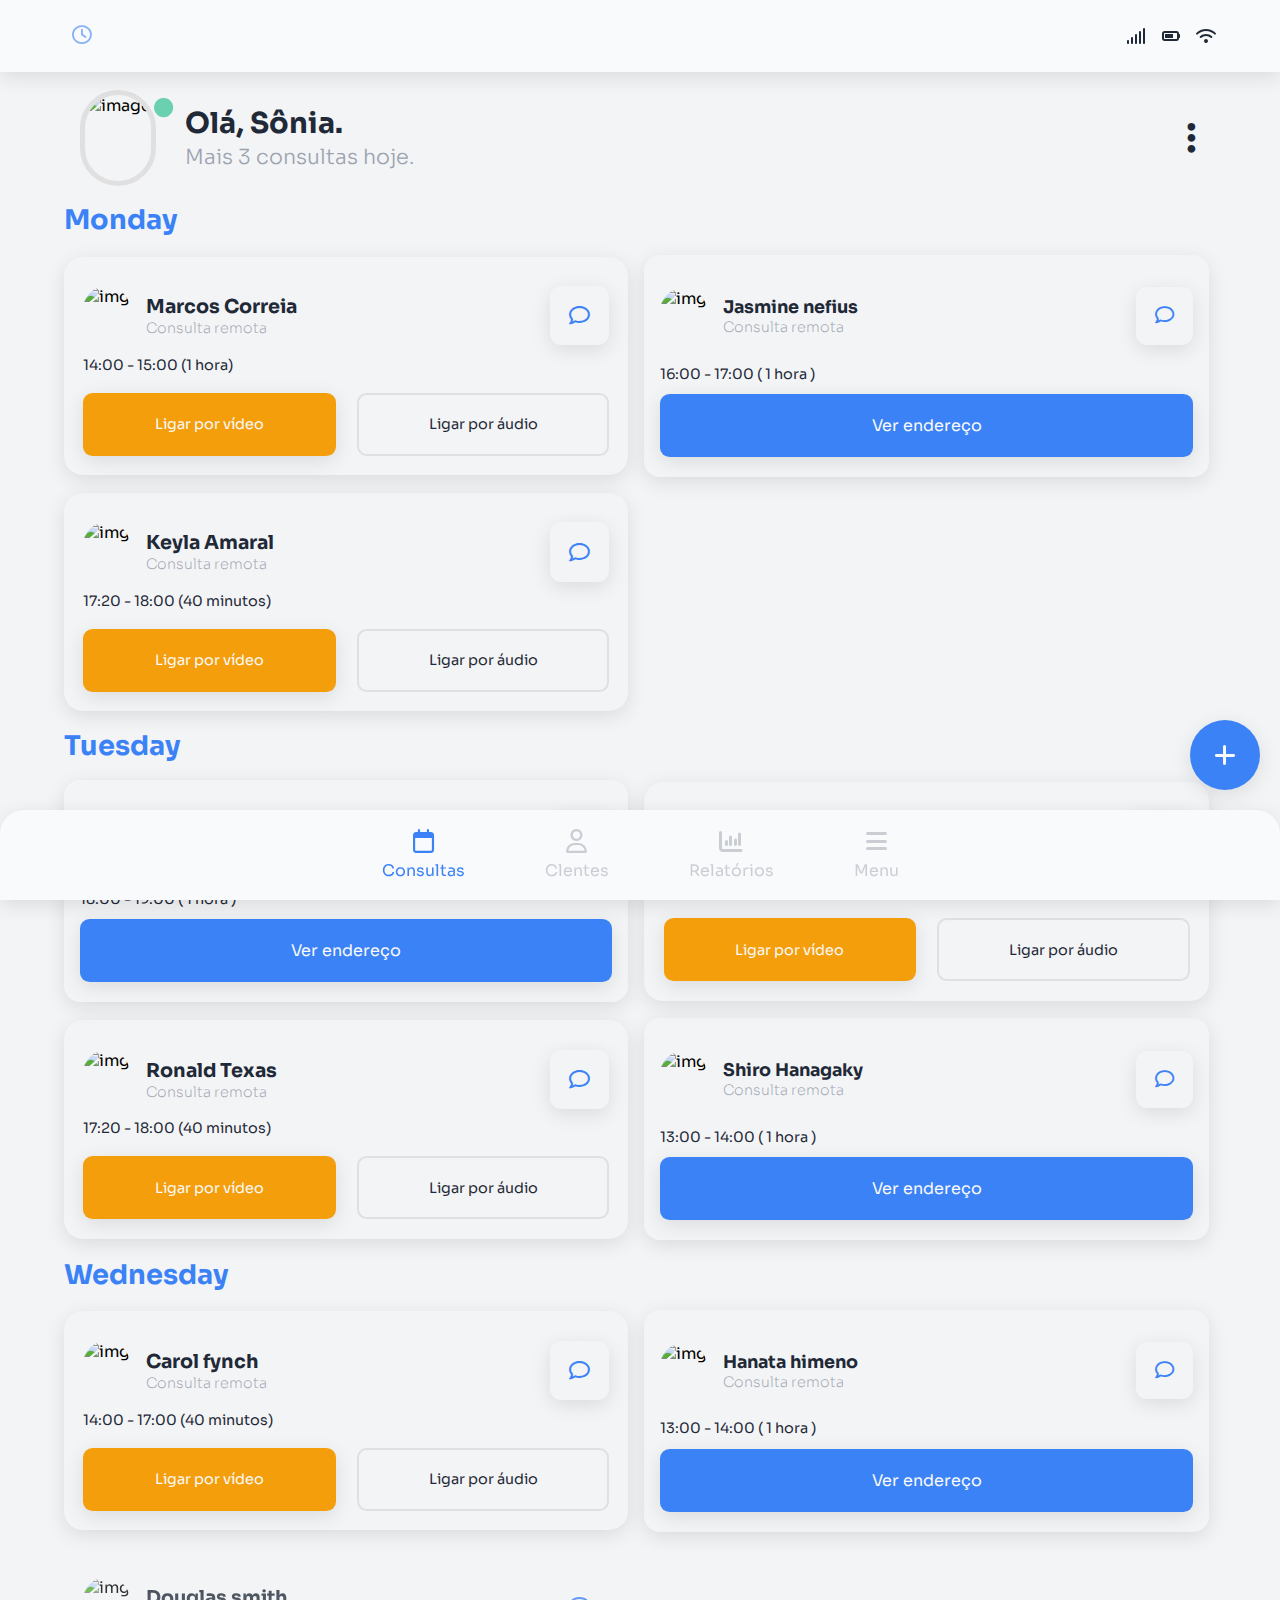
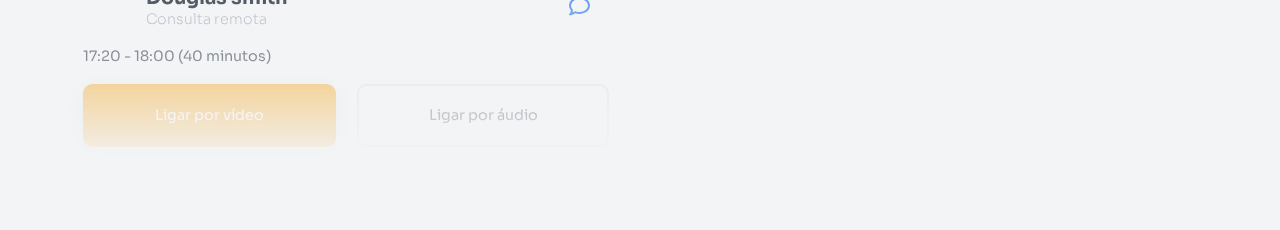
==== index.html @ 9202101a "Add files via upload" ====
<!DOCTYPE html>
<html lang="en">
    <head>
        <meta charset="UTF-8">
        <meta name="viewport" content="width=device-width, initial-scale=1.0">
        <title>Person Health Clinic</title>
        <link rel="stylesheet" href="resource/css/style.css">
        <!-- import icon -->
        <link rel="stylesheet"
            href="https://cdnjs.cloudflare.com/ajax/libs/font-awesome/6.2.0/css/all.min.css" />
    </head>
    <body>

        <!-- header -->
        <header id="header">
            <div class="head_hour">
                <div id="clock"></div>
                <i class="fa-regular fa-clock"></i>
            </div>

            <div class="head_status">
                <i class="fa-solid fa-signal"></i>
                <i class="fa-solid fa-battery-three-quarters"></i>
                <i class="fa-solid fa-wifi"></i>
            </div>

        </header>

        <main>
            <section id="main_container">
                <span class="adress_overlay"></span>

                <div class="adress_modal">
                    <h2>Adress <i class="fa-solid fa-location-dot"></i></h2>
                    <div class="modal_content">
                        <p>Street: <br><span>REESE</span></p>
                        <p>Number: <br><span>253 S</span></p>
                        <p>City: <br><span>BATTLE MOUNTAIN</span></p>
                        <p>Postal Code: <br><span>89820-2033</span></p>
                    </div>

                    <div class="buttons">
                        <button class="close_btn">
                            Close
                            <i class="fa-solid fa-arrow-right-to-bracket"></i>
                        </button>
                    </div>
                </div>

                <article id="doctor">
                    <img src="resource/img/doctor.svg" alt="image">
                    <i class="fa-solid fa-circle status"></i>
                    <div class="header_content">
                        <h1>Olá, Sônia.</h1>
                        <p>Mais 3 consultas hoje.</p>
                    </div>

                    <i class="fa-solid fa-ellipsis-vertical menu"></i>
                </article>

                <h2 class="title">Monday</h2>

                <section class="week_content">
                    <article class="person">
                        <div class="person_header">
                            <div class="box">
                                <img src="resource/img/person_01.svg" alt="img">
                                <div class="box_content">
                                    <h4>Marcos Correia</h4>
                                    <p>Consulta remota</p>
                                </div>
                            </div>

                            <div class="box">
                                <i class="fa-regular fa-comment"></i>
                            </div>
                        </div>

                        <div class="person_button">
                            <p>14:00 - 15:00 (1 hora)</p>
                            <div class="box">
                                <button class="btn">
                                    Ligar por vídeo
                                </button>
                                <button class="btn">
                                    Ligar por áudio
                                </button>
                            </div>

                        </div>
                    </article>

                    <article class="person_adress">
                        <div class="person_header">
                            <div class="box">
                                <img src="resource/img/person_02.svg" alt="img">
                                <div class="box_content">
                                    <h4>Jasmine nefius</h4>
                                    <p>Consulta remota</p>
                                </div>
                            </div>

                            <div class="box">
                                <i class="fa-regular fa-comment"></i>
                            </div>
                        </div>

                        <div class="person_button">
                            <p>16:00 - 17:00 ( 1 hora )</p>
                            <button class="adress_btn">
                                Ver endereço
                            </button>
                        </div>
                    </article>

                    <article class="person">
                        <div class="person_header">
                            <div class="box">
                                <img src="resource/img/person_03.svg" alt="img">
                                <div class="box_content">
                                    <h4>Keyla Amaral</h4>
                                    <p>Consulta remota</p>
                                </div>
                            </div>

                            <div class="box">
                                <i class="fa-regular fa-comment"></i>
                            </div>
                        </div>

                        <div class="person_button">
                            <p>17:20 - 18:00 (40 minutos)</p>
                            <div class="box">
                                <button class="btn">
                                    Ligar por vídeo
                                </button>
                                <button class="btn">
                                    Ligar por áudio
                                </button>
                            </div>

                        </div>
                    </article>
                </section>

                <h2 class="title">Tuesday</h2>

                <section class="week_content">
                    <article class="person_adress">
                        <div class="person_header">
                            <div class="box">
                                <img src="resource/img/person_04.svg" alt="img">
                                <div class="box_content">
                                    <h4>Carla Morrow</h4>
                                    <p>Consulta remota</p>
                                </div>
                            </div>

                            <div class="box">
                                <i class="fa-regular fa-comment"></i>
                            </div>
                        </div>

                        <div class="person_button">
                            <p>18:00 - 19:00 ( 1 hora )</p>
                            <button class="adress_btn">
                                Ver endereço
                            </button>
                        </div>
                    </article>

                    <article class="person">
                        <div class="person_header">
                            <div class="box">
                                <img src="resource/img/person_01.svg" alt="img">
                                <div class="box_content">
                                    <h4>James kitler</h4>
                                    <p>Consulta remota</p>
                                </div>
                            </div>

                            <div class="box">
                                <i class="fa-regular fa-comment"></i>
                            </div>
                        </div>

                        <div class="person_button">
                            <p>14:00 - 17:00 (40 minutos)</p>
                            <div class="box">
                                <button class="btn">
                                    Ligar por vídeo
                                </button>
                                <button class="btn">
                                    Ligar por áudio
                                </button>
                            </div>

                        </div>
                    </article>

                    <article class="person">
                        <div class="person_header">
                            <div class="box">
                                <img src="resource/img/person_01.svg" alt="img">
                                <div class="box_content">
                                    <h4>Ronald Texas</h4>
                                    <p>Consulta remota</p>
                                </div>
                            </div>

                            <div class="box">
                                <i class="fa-regular fa-comment"></i>
                            </div>
                        </div>

                        <div class="person_button">
                            <p>17:20 - 18:00 (40 minutos)</p>
                            <div class="box">
                                <button class="btn">
                                    Ligar por vídeo
                                </button>
                                <button class="btn">
                                    Ligar por áudio
                                </button>
                            </div>

                        </div>
                    </article>

                    <article class="person_adress">
                        <div class="person_header">
                            <div class="box">
                                <img src="resource/img/person_02.svg" alt="img">
                                <div class="box_content">
                                    <h4>Shiro Hanagaky</h4>
                                    <p>Consulta remota</p>
                                </div>
                            </div>

                            <div class="box">
                                <i class="fa-regular fa-comment"></i>
                            </div>
                        </div>

                        <div class="person_button">
                            <p>13:00 - 14:00 ( 1 hora )</p>
                            <button class="adress_btn">
                                Ver endereço
                            </button>
                        </div>
                    </article>
                </section>

                <h2 class="title">Wednesday</h2>

                <section class="week_content">
                    <article class="person">
                        <div class="person_header">
                            <div class="box">
                                <img src="resource/img/person_03.svg" alt="img">
                                <div class="box_content">
                                    <h4>Carol fynch</h4>
                                    <p>Consulta remota</p>
                                </div>
                            </div>

                            <div class="box">
                                <i class="fa-regular fa-comment"></i>
                            </div>
                        </div>

                        <div class="person_button">
                            <p>14:00 - 17:00 (40 minutos)</p>
                            <div class="box">
                                <button class="btn">
                                    Ligar por vídeo
                                </button>
                                <button class="btn">
                                    Ligar por áudio
                                </button>
                            </div>

                        </div>
                    </article>

                    <article class="person_adress">
                        <div class="person_header">
                            <div class="box">
                                <img src="resource/img/person_02.svg" alt="img">
                                <div class="box_content">
                                    <h4>Hanata himeno</h4>
                                    <p>Consulta remota</p>
                                </div>
                            </div>

                            <div class="box">
                                <i class="fa-regular fa-comment"></i>
                            </div>
                        </div>

                        <div class="person_button">
                            <p>13:00 - 14:00 ( 1 hora )</p>
                            <button class="adress_btn">
                                Ver endereço
                            </button>
                        </div>
                    </article>

                    <article class="person last">
                        <div class="person_header">
                            <div class="box">
                                <img src="resource/img/person_01.svg" alt="img">
                                <div class="box_content">
                                    <h4>Douglas smith</h4>
                                    <p>Consulta remota</p>
                                </div>
                            </div>

                            <div class="box">
                                <i class="fa-regular fa-comment"></i>
                            </div>
                        </div>

                        <div class="person_button">
                            <p>17:20 - 18:00 (40 minutos)</p>
                            <div class="box">
                                <button class="btn">
                                    Ligar por vídeo
                                </button>
                                <button class="btn">
                                    Ligar por áudio
                                </button>
                            </div>

                        </div>
                    </article>
                </section>

            </section>

            <footer id="footer_container">
                <a href="#doctor" class="box">
                    <i class="fa-regular fa-calendar"></i>
                    <p>Consultas</p>
                </a>
                <a href="#" class="box">
                    <i class="fa-regular fa-user"></i>
                    <p>Clentes</p>
                </a>
                <a href="#" class="box">
                    <i class="fa-solid fa-chart-column"></i>
                    <p>Relatórios</p>
                </a>
                <a href="#" class="box">
                    <i class="fa-solid fa-bars"></i>
                    <p>Menu</p>
                </a>

                <button class="footer_tooltip" id="tool_tip">
                    <i class="fa-solid fa-plus"></i>
                </button>

            </footer>

            <!-- import scroll reveal -->
            <script src="https://unpkg.com/scrollreveal"></script>
            <!-- import js -->
            <script src="resource/js/script.js"></script>
        </body>
    </html>
---- resource/css/style.css ----
@import url("https://fonts.googleapis.com/css2?family=Sora:wght@200;500;700;800&display=swap");
* {
  margin: 0;
  padding: 0;
  box-sizing: border-box;
  font-family: "Sora", sans-serif;
  -webkit-user-select: none;
     -moz-user-select: none;
          user-select: none;
}

html {
  scroll-behavior: smooth;
  scroll-padding-top: 100px;
}

body {
  background-color: #F3F4F6;
  overflow-x: hidden;
}

#header {
  background-color: #F9FAFB;
  display: flex;
  justify-content: space-between;
  align-items: center;
  flex-direction: row;
  width: 100%;
  height: 8vh;
  padding: 0 5%;
  z-index: 2;
  position: fixed;
  box-shadow: rgba(0, 0, 0, 0.1) 0 5px 20px;
}
#header .head_hour {
  display: flex;
  justify-content: flex-start;
  align-items: center;
  flex-direction: row;
  height: 100%;
  gap: 0.5rem;
  color: #1F2937;
}
#header .head_status {
  display: flex;
  justify-content: flex-end;
  align-items: center;
  flex-direction: row;
  height: 100%;
  gap: 0.7rem;
  color: #1F2937;
}

#main_container {
  display: flex;
  justify-content: flex-start;
  align-items: flex-start;
  flex-direction: column;
  gap: 1rem;
  padding: 9% 5% 5% 5%;
  z-index: 2;
}
#main_container .title {
  color: #3B82F6;
  font-size: 1.2rem;
  opacity: 1;
}
#main_container #doctor {
  display: flex;
  justify-content: flex-start;
  align-items: center;
  flex-direction: row;
  width: 100%;
  height: 6rem;
  gap: 1.2rem;
  padding: 1rem;
  position: relative;
}
#main_container #doctor img {
  border-radius: 6rem;
  height: 4.5rem;
  border: 5px solid #e0e0e0;
}
#main_container #doctor .header_content {
  display: flex;
  justify-content: center;
  align-items: flex-start;
  flex-direction: column;
  gap: 0.2rem;
}
#main_container #doctor .header_content h1 {
  font-size: 1.4rem;
  color: #1F2937;
}
#main_container #doctor .header_content p {
  font-size: 1rem;
  color: #9CA3AF;
  font-weight: 200;
}
#main_container #doctor .status {
  position: absolute;
  top: 10px;
  left: 78px;
  font-size: 1.1rem;
  color: #10B981;
  opacity: 0.4;
}
#main_container #doctor .menu {
  position: absolute;
  right: 20px;
  font-size: 1.6rem;
  color: #1F2937;
  cursor: pointer;
}
#main_container .person {
  display: flex;
  justify-content: flex-start;
  align-items: center;
  flex-direction: column;
  width: 100%;
  box-shadow: rgba(0, 0, 0, 0.1) 0 5px 20px;
  padding: 1rem;
  border-radius: 1rem;
}
#main_container .person .person_header {
  display: flex;
  justify-content: center;
  align-items: center;
  flex-direction: row;
  width: 100%;
}
#main_container .person .person_header .box:nth-child(1) {
  display: flex;
  justify-content: flex-start;
  align-items: center;
  flex-direction: row;
  width: 80%;
  height: 90px;
  gap: 1rem;
}
#main_container .person .person_header .box:nth-child(1) img {
  border-radius: 6rem;
  height: 3.5rem;
}
#main_container .person .person_header .box:nth-child(1) h4 {
  font-size: 1.1rem;
  color: #1F2937;
}
#main_container .person .person_header .box:nth-child(1) p {
  font-size: 0.9rem;
  color: #9CA3AF;
  font-weight: 200;
}
#main_container .person .person_header .box:nth-child(2) {
  display: flex;
  justify-content: center;
  align-items: center;
  flex-direction: row;
  width: 20%;
  height: 90px;
}
#main_container .person .person_header .box:nth-child(2) i {
  box-shadow: rgba(0, 0, 0, 0.1) 0 5px 20px;
  font-size: 1.2rem;
  color: #3B82F6;
  border-radius: 1rem;
  padding: 1rem;
}
#main_container .person .person_button {
  display: flex;
  justify-content: center;
  align-items: flex-start;
  flex-direction: column;
  width: 100%;
  height: 100px;
}
#main_container .person .person_button p {
  color: #1F2937;
  height: 5%;
  font-size: 0.9rem;
}
#main_container .person .person_button .box {
  display: flex;
  justify-content: space-between;
  align-items: flex-end;
  flex-direction: row;
  width: 100%;
  height: 95%;
}
#main_container .person .person_button .box .btn:nth-child(1) {
  background-color: #F59E0B;
  box-shadow: rgba(0, 0, 0, 0.1) 0 5px 20px;
  border: none;
  width: 48%;
  height: 63px;
  font-size: 0.9rem;
  color: #F9FAFB;
  border-radius: 0.6rem;
  cursor: pointer;
}
#main_container .person .person_button .box .btn:nth-child(1):hover {
  background-color: #9CA3AF;
  transition: 0.3s ease-in-out;
}
#main_container .person .person_button .box .btn:nth-child(2) {
  background-color: transparent;
  border: 2px solid #e0e0e0;
  width: 48%;
  height: 63px;
  font-size: 0.9rem;
  color: #1F2937;
  border-radius: 0.6rem;
  cursor: pointer;
}
#main_container .person .person_button .box .btn:nth-child(2):hover {
  border: 2px solid #3B82F6;
  color: #3B82F6;
  transition: 0.3s ease-in-out;
}
#main_container .person_adress {
  display: flex;
  justify-content: flex-start;
  align-items: center;
  flex-direction: column;
  width: 100%;
  box-shadow: rgba(0, 0, 0, 0.1) 0 5px 20px;
  padding: 1rem;
  border-radius: 1rem;
}
#main_container .person_adress .person_header {
  display: flex;
  justify-content: center;
  align-items: center;
  flex-direction: row;
  width: 100%;
}
#main_container .person_adress .person_header .box:nth-child(1) {
  display: flex;
  justify-content: flex-start;
  align-items: center;
  flex-direction: row;
  width: 80%;
  height: 90px;
  gap: 1rem;
}
#main_container .person_adress .person_header .box:nth-child(1) img {
  border-radius: 6rem;
  height: 3.5rem;
}
#main_container .person_adress .person_header .box:nth-child(1) h4 {
  font-size: 1.1rem;
  color: #1F2937;
}
#main_container .person_adress .person_header .box:nth-child(1) p {
  font-size: 0.9rem;
  color: #9CA3AF;
  font-weight: 200;
}
#main_container .person_adress .person_header .box:nth-child(2) {
  display: flex;
  justify-content: center;
  align-items: center;
  flex-direction: row;
  width: 20%;
  height: 90px;
}
#main_container .person_adress .person_header .box:nth-child(2) i {
  box-shadow: rgba(0, 0, 0, 0.1) 0 5px 20px;
  font-size: 1.2rem;
  color: #3B82F6;
  border-radius: 6rem;
  padding: 1rem;
}
#main_container .person_adress .person_button {
  display: flex;
  justify-content: center;
  align-items: flex-start;
  flex-direction: column;
  width: 100%;
  height: 100px;
  gap: 0.7rem;
}
#main_container .person_adress .person_button p {
  color: #1F2937;
  font-size: 0.9rem;
}
#main_container .person_adress .person_button .adress_btn {
  background-color: #3B82F6;
  box-shadow: rgba(0, 0, 0, 0.1) 0 5px 20px;
  border: none;
  width: 100%;
  height: 63px;
  font-size: 1rem;
  color: #F9FAFB;
  border-radius: 0.6rem;
  cursor: pointer;
}
#main_container .person_adress .person_button .adress_btn:hover {
  background-color: #9CA3AF;
  transition: 0.3s ease-in-out;
}
#main_container .adress_modal,
#main_container .adress_modal {
  position: fixed;
  left: 50%;
  top: 50%;
  transform: translate(-50%, -50%);
  z-index: 5;
}
#main_container.active .adress_overlay {
  opacity: 1;
  pointer-events: auto;
}
#main_container.active .adress_modal {
  opacity: 1;
  pointer-events: auto;
  transform: translate(-50%, -50%) scale(1);
}
#main_container .adress_overlay {
  position: fixed;
  top: 0;
  left: 0;
  width: 100%;
  height: 100vh;
  background: rgba(0, 0, 0, 0.7);
  opacity: 0;
  pointer-events: none;
  z-index: 3;
  -webkit-backdrop-filter: blur(2.5px);
          backdrop-filter: blur(2.5px);
}
#main_container .adress_modal {
  background-color: #F9FAFB;
  display: flex;
  justify-content: flex-end;
  align-items: center;
  flex-direction: column;
  position: fixed;
  top: 50%;
  left: 50%;
  max-width: 310px;
  width: 90%;
  height: 350px;
  padding: 2rem 1.5rem;
  border-radius: 1.5rem;
  opacity: 0;
  gap: 4rem;
  transition: all 0.3s ease;
  transform: translate(-50%, -50%) scale(1.2);
  z-index: 5;
  pointer-events: none;
}
#main_container .adress_modal h2 {
  display: flex;
  justify-content: center;
  align-items: center;
  flex-direction: row;
  position: absolute;
  gap: 0.7rem;
  top: 2rem;
  font-size: 2rem;
  font-weight: 800;
  color: #1F2937;
}
#main_container .adress_modal h2 i {
  color: #3B82F6;
  font-size: 1.7rem;
  opacity: 0.6;
}
#main_container .adress_modal .modal_content {
  display: flex;
  justify-content: center;
  align-items: flex-start;
  flex-direction: column;
  gap: 0.7rem;
  width: 100%;
  padding: 0 0 0 1.3rem;
}
#main_container .adress_modal .modal_content p {
  text-align: start;
  font-size: 1rem;
  color: #1F2937;
  opacity: 0.7;
}
#main_container .adress_modal .modal_content p span {
  color: #3B82F6;
  font-weight: 600;
}
#main_container .adress_modal .buttons {
  display: flex;
  justify-content: center;
  align-items: center;
  flex-direction: row;
  width: 100%;
  text-align: center;
}
#main_container .adress_modal .buttons .close_btn {
  display: flex;
  justify-content: center;
  align-items: center;
  flex-direction: row;
  font-size: 0.8rem;
  font-weight: 400;
  color: #F9FAFB;
  padding: 1rem 3.3rem;
  border: none;
  background: #3B82F6;
  border-radius: 0.8rem;
  text-transform: uppercase;
  cursor: pointer;
}
#main_container .adress_modal .buttons .close_btn i {
  font-size: 1.2rem;
  margin: 0 0 0 1rem;
}
#main_container .adress_modal .buttons .close_btn:hover {
  background-color: #9CA3AF;
}
#main_container .last {
  -webkit-mask-image: linear-gradient(to bottom, rgb(0, 0, 0), rgba(0, 0, 0, 0));
          mask-image: linear-gradient(to bottom, rgb(0, 0, 0), rgba(0, 0, 0, 0));
}
#main_container .last .person_header .box:nth-child(2) i {
  box-shadow: none;
}

#footer_container {
  display: flex;
  justify-content: center;
  align-items: center;
  flex-direction: row;
  background-color: #F9FAFB;
  box-shadow: rgba(0, 0, 0, 0.1) 0 5px 20px;
  width: 100%;
  height: 80px;
  position: fixed;
  bottom: 0;
  gap: 1.5rem;
  border-radius: 1.2rem 1.2rem 0 0;
  text-align: center;
  z-index: 3;
}
#footer_container .box:nth-child(1) {
  color: #3B82F6;
  cursor: pointer;
  text-decoration: none;
}
#footer_container .box:nth-child(1) i {
  font-size: 1.2rem;
}
#footer_container .box:nth-child(1) p {
  font-size: 0.9rem;
  font-weight: 400;
  margin: 0.3rem 0 0 0;
}
#footer_container .box:nth-child(2) {
  color: #9CA3AF;
  cursor: pointer;
  text-decoration: none;
}
#footer_container .box:nth-child(2) i {
  font-size: 1.2rem;
  opacity: 0.5;
}
#footer_container .box:nth-child(2) p {
  font-size: 0.9rem;
  font-weight: 400;
  margin: 0.3rem 0 0 0;
}
#footer_container .box:nth-child(2):hover {
  color: #3B82F6;
  transition: 0.4s ease-in-out;
}
#footer_container .box:nth-child(2):hover i {
  opacity: 1;
}
#footer_container .box:nth-child(3) {
  color: #9CA3AF;
  cursor: pointer;
  text-decoration: none;
}
#footer_container .box:nth-child(3) i {
  font-size: 1.2rem;
  opacity: 0.5;
}
#footer_container .box:nth-child(3) p {
  font-size: 0.9rem;
  font-weight: 400;
  margin: 0.3rem 0 0 0;
}
#footer_container .box:nth-child(3):hover {
  color: #3B82F6;
  transition: 0.4s ease-in-out;
}
#footer_container .box:nth-child(3):hover i {
  opacity: 1;
}
#footer_container .box:nth-child(4) {
  color: #9CA3AF;
  cursor: pointer;
  text-decoration: none;
}
#footer_container .box:nth-child(4) i {
  font-size: 1.2rem;
  opacity: 0.5;
}
#footer_container .box:nth-child(4) p {
  font-size: 0.9rem;
  font-weight: 400;
  margin: 0.3rem 0 0 0;
}
#footer_container .box:nth-child(4):hover {
  color: #3B82F6;
  transition: 0.4s ease-in-out;
}
#footer_container .box:nth-child(4):hover i {
  opacity: 1;
}
#footer_container .footer_tooltip {
  background-color: #3B82F6;
  box-shadow: rgba(0, 0, 0, 0.1) 0 5px 20px;
  color: #F9FAFB;
  position: absolute;
  border: none;
  height: 60px;
  width: 60px;
  top: -85px;
  right: 15px;
  border-radius: 2rem;
  cursor: pointer;
  z-index: 4;
}
#footer_container .footer_tooltip i {
  font-size: 1.2rem;
}
#footer_container .footer_tooltip:hover {
  background-color: #9CA3AF;
  transition: 0.4s ease-in-out;
}

::-webkit-scrollbar {
  background-color: #e0e0e0;
  width: 10px;
}

::-webkit-scrollbar-thumb {
  background-color: #3B82F6;
  width: 10px;
  height: auto;
}

@media (min-width: 1200px) and (max-width: 1999px) {
  #header {
    display: flex;
    justify-content: space-between;
    align-items: center;
    flex-direction: row;
  }
  #header .head_hour {
    width: 50%;
  }
  #header .head_hour #clock {
    font-size: 1.2rem;
  }
  #header .head_hour .fa-clock {
    font-size: 1.2rem;
    color: #3B82F6;
    opacity: 0.6;
  }
  #header .head_status {
    display: flex;
    justify-content: flex-end;
    align-items: center;
    flex-direction: row;
    width: 50%;
    gap: 1rem;
  }
  #main_container {
    display: flex;
    justify-content: flex-start;
    align-items: flex-start;
    flex-direction: column;
    padding: 7% 5% 5% 5%;
    gap: 1.1rem;
    flex-wrap: wrap;
  }
  #main_container .title {
    font-size: 1.7rem;
  }
  #main_container #doctor {
    gap: 1.8rem;
  }
  #main_container #doctor img {
    height: 6rem;
  }
  #main_container #doctor .header_content h1 {
    font-size: 1.8rem;
  }
  #main_container #doctor .header_content p {
    font-size: 1.3rem;
    font-weight: 300;
  }
  #main_container #doctor .status {
    top: 9px;
    left: 90px;
    font-size: 1.2rem;
    opacity: 0.6;
  }
  #main_container #doctor .menu {
    font-size: 2.2rem;
  }
  #main_container .week_content {
    display: inline-flex;
    justify-content: flex-start;
    align-items: center;
    flex-direction: row;
    flex-wrap: wrap;
    gap: 1rem;
    width: 100%;
  }
  #main_container .week_content .person {
    max-width: 49%;
    padding: 1.2rem;
    border-radius: 1.2rem;
  }
  #main_container .week_content .person .person_header {
    display: flex;
    justify-content: center;
    align-items: center;
    flex-direction: row;
    width: 100%;
  }
  #main_container .week_content .person .person_header .box:nth-child(1) {
    display: flex;
    justify-content: flex-start;
    align-items: center;
    flex-direction: row;
    width: 75%;
    height: 80px;
  }
  #main_container .week_content .person .person_header .box:nth-child(1) img {
    height: 3.7rem;
  }
  #main_container .week_content .person .person_header .box:nth-child(1) h4 {
    font-size: 1.2rem;
  }
  #main_container .week_content .person .person_header .box:nth-child(2) {
    display: flex;
    justify-content: flex-end;
    align-items: center;
    flex-direction: row;
    width: 25%;
    height: 80px;
  }
  #main_container .week_content .person .person_header .box:nth-child(2) i {
    font-size: 1.3rem;
    border-radius: 0.7rem;
    padding: 1.2rem;
  }
  #main_container .week_content .person .person_button {
    display: flex;
    justify-content: center;
    align-items: flex-start;
    flex-direction: column;
    width: 100%;
    height: 100px;
  }
  #main_container .week_content .person .person_button p {
    color: #1F2937;
    height: 5%;
    font-size: 0.9rem;
  }
  #main_container .week_content .person .person_button .box {
    display: flex;
    justify-content: space-between;
    align-items: flex-end;
    flex-direction: row;
    width: 100%;
    height: 95%;
  }
  #main_container .week_content .person .person_button .box .btn:nth-child(1) {
    background-color: #F59E0B;
    box-shadow: rgba(0, 0, 0, 0.1) 0 5px 20px;
    border: none;
    width: 48%;
    height: 63px;
    font-size: 0.9rem;
    color: #F9FAFB;
    border-radius: 0.6rem;
    cursor: pointer;
  }
  #main_container .week_content .person .person_button .box .btn:nth-child(1):hover {
    background-color: #9CA3AF;
    transition: 0.3s ease-in-out;
  }
  #main_container .week_content .person .person_button .box .btn:nth-child(2) {
    background-color: transparent;
    border: 2px solid #e0e0e0;
    width: 48%;
    height: 63px;
    font-size: 0.9rem;
    color: #1F2937;
    border-radius: 0.6rem;
    cursor: pointer;
  }
  #main_container .week_content .person .person_button .box .btn:nth-child(2):hover {
    border: 2px solid #3B82F6;
    color: #3B82F6;
    transition: 0.3s ease-in-out;
  }
  #main_container .week_content .person_adress {
    display: flex;
    justify-content: flex-start;
    align-items: center;
    flex-direction: column;
    max-width: 49%;
    box-shadow: rgba(0, 0, 0, 0.1) 0 5px 20px;
    padding: 1rem;
    border-radius: 1rem;
  }
  #main_container .week_content .person_adress .person_header {
    display: flex;
    justify-content: center;
    align-items: center;
    flex-direction: row;
    width: 100%;
  }
  #main_container .week_content .person_adress .person_header .box:nth-child(1) {
    display: flex;
    justify-content: flex-start;
    align-items: center;
    flex-direction: row;
    width: 80%;
    height: 90px;
    gap: 1rem;
  }
  #main_container .week_content .person_adress .person_header .box:nth-child(1) img {
    border-radius: 6rem;
    height: 3.5rem;
  }
  #main_container .week_content .person_adress .person_header .box:nth-child(1) h4 {
    font-size: 1.1rem;
    color: #1F2937;
  }
  #main_container .week_content .person_adress .person_header .box:nth-child(1) p {
    font-size: 0.9rem;
    color: #9CA3AF;
    font-weight: 200;
  }
  #main_container .week_content .person_adress .person_header .box:nth-child(2) {
    display: flex;
    justify-content: flex-end;
    align-items: center;
    flex-direction: row;
    width: 20%;
    height: 90px;
  }
  #main_container .week_content .person_adress .person_header .box:nth-child(2) i {
    box-shadow: rgba(0, 0, 0, 0.1) 0 5px 20px;
    font-size: 1.2rem;
    color: #3B82F6;
    border-radius: 0.7rem;
    padding: 1.2rem;
  }
  #main_container .week_content .person_adress .person_button {
    display: flex;
    justify-content: center;
    align-items: flex-start;
    flex-direction: column;
    width: 100%;
    height: 100px;
    gap: 0.7rem;
  }
  #main_container .week_content .person_adress .person_button p {
    color: #1F2937;
    font-size: 0.9rem;
  }
  #main_container .week_content .person_adress .person_button .adress_btn {
    background-color: #3B82F6;
    box-shadow: rgba(0, 0, 0, 0.1) 0 5px 20px;
    border: none;
    width: 100%;
    height: 63px;
    font-size: 1rem;
    color: #F9FAFB;
    border-radius: 0.6rem;
    cursor: pointer;
  }
  #main_container .week_content .person_adress .person_button .adress_btn:hover {
    background-color: #9CA3AF;
    transition: 0.3s ease-in-out;
  }
  #main_container .adress_modal {
    max-width: 400px;
    height: 440px;
    gap: 3rem;
    transition: all 0.5s ease;
  }
  #main_container .adress_modal h2 {
    top: 1.5rem;
  }
  #main_container .adress_modal .modal_content {
    display: flex;
    justify-content: center;
    align-items: flex-start;
    flex-direction: column;
    gap: 0.8rem;
    padding: 0 0 0 3.5rem;
  }
  #main_container .adress_modal .buttons .close_btn {
    font-size: 1rem;
    padding: 1rem 4.5rem;
  }
  #footer_container {
    display: flex;
    justify-content: center;
    align-items: center;
    flex-direction: row;
    height: 90px;
    gap: 5rem;
    border-radius: 1.5rem 1.5rem 0 0;
  }
  #footer_container .box:nth-child(1) i {
    font-size: 1.5rem;
  }
  #footer_container .box:nth-child(1) p {
    font-size: 1rem;
  }
  #footer_container .box:nth-child(2) i {
    font-size: 1.5rem;
    opacity: 0.5;
  }
  #footer_container .box:nth-child(2) p {
    font-size: 1rem;
    opacity: 0.5;
  }
  #footer_container .box:nth-child(2):hover i,
  #footer_container .box:nth-child(2):hover p {
    opacity: 1;
  }
  #footer_container .box:nth-child(3) i {
    font-size: 1.5rem;
    opacity: 0.5;
  }
  #footer_container .box:nth-child(3) p {
    font-size: 1rem;
    opacity: 0.5;
  }
  #footer_container .box:nth-child(3):hover i,
  #footer_container .box:nth-child(3):hover p {
    opacity: 1;
  }
  #footer_container .box:nth-child(4) i {
    font-size: 1.5rem;
    opacity: 0.5;
  }
  #footer_container .box:nth-child(4) p {
    font-size: 1rem;
    opacity: 0.5;
  }
  #footer_container .box:nth-child(4):hover i,
  #footer_container .box:nth-child(4):hover p {
    opacity: 1;
  }
  #footer_container .footer_tooltip {
    height: 70px;
    width: 70px;
    top: -90px;
    right: 20px;
    border-radius: 3rem;
  }
  #footer_container .footer_tooltip i {
    font-size: 1.5rem;
  }
}
@media (min-width: 1000px) and (max-width: 1199px) {
  #header {
    display: flex;
    justify-content: space-between;
    align-items: center;
    flex-direction: row;
  }
  #header .head_hour {
    width: 50%;
  }
  #header .head_hour #clock {
    font-size: 1.3rem;
  }
  #header .head_status {
    display: flex;
    justify-content: flex-end;
    align-items: center;
    flex-direction: row;
    width: 50%;
    gap: 1rem;
  }
  #main_container {
    display: flex;
    justify-content: flex-start;
    align-items: flex-start;
    flex-direction: column;
    padding: 10% 5% 5% 5%;
    gap: 1.1rem;
  }
  #main_container .title {
    font-size: 1.5rem;
  }
  #main_container #doctor {
    gap: 1.5rem;
  }
  #main_container #doctor img {
    height: 5.2rem;
  }
  #main_container #doctor .header_content h1 {
    font-size: 1.5rem;
  }
  #main_container #doctor .header_content p {
    font-size: 1rem;
    color: #9CA3AF;
    font-weight: 300;
  }
  #main_container #doctor i {
    right: 25px;
    font-size: 1.7rem;
  }
  #main_container .week_content {
    display: inline-flex;
    justify-content: flex-start;
    align-items: center;
    flex-direction: row;
    flex-wrap: wrap;
    gap: 1rem;
    width: 100%;
  }
  #main_container .week_content .person {
    padding: 1.2rem;
    border-radius: 1.2rem;
  }
  #main_container .week_content .person .person_header {
    display: flex;
    justify-content: center;
    align-items: center;
    flex-direction: row;
    width: 100%;
  }
  #main_container .week_content .person .person_header .box:nth-child(1) {
    display: flex;
    justify-content: flex-start;
    align-items: center;
    flex-direction: row;
    width: 75%;
    height: 80px;
  }
  #main_container .week_content .person .person_header .box:nth-child(1) img {
    height: 3.7rem;
  }
  #main_container .week_content .person .person_header .box:nth-child(1) h4 {
    font-size: 1.2rem;
  }
  #main_container .week_content .person .person_header .box:nth-child(2) {
    display: flex;
    justify-content: flex-end;
    align-items: center;
    flex-direction: row;
    width: 25%;
    height: 80px;
  }
  #main_container .week_content .person .person_header .box:nth-child(2) i {
    font-size: 1.3rem;
    border-radius: 0.7rem;
    padding: 1.2rem;
  }
  #main_container .week_content .person .person_button {
    display: flex;
    justify-content: center;
    align-items: flex-start;
    flex-direction: column;
    width: 100%;
    height: 100px;
  }
  #main_container .week_content .person .person_button p {
    color: #1F2937;
    height: 5%;
    font-size: 0.9rem;
  }
  #main_container .week_content .person .person_button .box {
    display: flex;
    justify-content: space-between;
    align-items: flex-end;
    flex-direction: row;
    width: 100%;
    height: 95%;
  }
  #main_container .week_content .person .person_button .box .btn:nth-child(1) {
    background-color: #F59E0B;
    box-shadow: rgba(0, 0, 0, 0.1) 0 5px 20px;
    border: none;
    width: 48%;
    height: 63px;
    font-size: 0.9rem;
    color: #F9FAFB;
    border-radius: 0.6rem;
    cursor: pointer;
  }
  #main_container .week_content .person .person_button .box .btn:nth-child(1):hover {
    background-color: #9CA3AF;
    transition: 0.3s ease-in-out;
  }
  #main_container .week_content .person .person_button .box .btn:nth-child(2) {
    background-color: transparent;
    border: 2px solid #e0e0e0;
    width: 48%;
    height: 63px;
    font-size: 0.9rem;
    color: #1F2937;
    border-radius: 0.6rem;
    cursor: pointer;
  }
  #main_container .week_content .person .person_button .box .btn:nth-child(2):hover {
    border: 2px solid #3B82F6;
    color: #3B82F6;
    transition: 0.3s ease-in-out;
  }
  #main_container .week_content .person_adress {
    display: flex;
    justify-content: flex-start;
    align-items: center;
    flex-direction: column;
    width: 100%;
    box-shadow: rgba(0, 0, 0, 0.1) 0 5px 20px;
    padding: 1rem;
    border-radius: 1rem;
  }
  #main_container .week_content .person_adress .person_header {
    display: flex;
    justify-content: center;
    align-items: center;
    flex-direction: row;
    width: 100%;
  }
  #main_container .week_content .person_adress .person_header .box:nth-child(1) {
    display: flex;
    justify-content: flex-start;
    align-items: center;
    flex-direction: row;
    width: 80%;
    height: 90px;
    gap: 1rem;
  }
  #main_container .week_content .person_adress .person_header .box:nth-child(1) img {
    border-radius: 6rem;
    height: 3.5rem;
  }
  #main_container .week_content .person_adress .person_header .box:nth-child(1) h4 {
    font-size: 1.1rem;
    color: #1F2937;
  }
  #main_container .week_content .person_adress .person_header .box:nth-child(1) p {
    font-size: 0.9rem;
    color: #9CA3AF;
    font-weight: 200;
  }
  #main_container .week_content .person_adress .person_header .box:nth-child(2) {
    display: flex;
    justify-content: flex-end;
    align-items: center;
    flex-direction: row;
    width: 20%;
    height: 90px;
  }
  #main_container .week_content .person_adress .person_header .box:nth-child(2) i {
    box-shadow: rgba(0, 0, 0, 0.1) 0 5px 20px;
    font-size: 1.2rem;
    color: #3B82F6;
    border-radius: 0.7rem;
    padding: 1.2rem;
  }
  #main_container .week_content .person_adress .person_button {
    display: flex;
    justify-content: center;
    align-items: flex-start;
    flex-direction: column;
    width: 100%;
    height: 100px;
    gap: 0.7rem;
  }
  #main_container .week_content .person_adress .person_button p {
    color: #1F2937;
    font-size: 0.9rem;
  }
  #main_container .week_content .person_adress .person_button .adress_btn {
    background-color: #3B82F6;
    box-shadow: rgba(0, 0, 0, 0.1) 0 5px 20px;
    border: none;
    width: 100%;
    height: 63px;
    font-size: 1rem;
    color: #F9FAFB;
    border-radius: 0.6rem;
    cursor: pointer;
  }
  #main_container .week_content .person_adress .person_button .adress_btn:hover {
    background-color: #9CA3AF;
    transition: 0.3s ease-in-out;
  }
  #main_container .adress_modal {
    max-width: 400px;
    height: 440px;
    gap: 3rem;
    transition: all 0.5s ease;
  }
  #main_container .adress_modal h2 {
    top: 1.5rem;
  }
  #main_container .adress_modal .modal_content {
    display: flex;
    justify-content: center;
    align-items: flex-start;
    flex-direction: column;
    gap: 0.8rem;
    padding: 0 0 0 3.5rem;
  }
  #main_container .adress_modal .buttons .close_btn {
    font-size: 1rem;
    padding: 1rem 4.5rem;
  }
  #footer_container {
    display: flex;
    justify-content: center;
    align-items: center;
    flex-direction: row;
    height: 90px;
    gap: 5rem;
    border-radius: 1.5rem 1.5rem 0 0;
  }
  #footer_container .box:nth-child(1) i {
    font-size: 1.5rem;
  }
  #footer_container .box:nth-child(1) p {
    font-size: 1rem;
  }
  #footer_container .box:nth-child(2) i {
    font-size: 1.5rem;
    opacity: 0.5;
  }
  #footer_container .box:nth-child(2) p {
    font-size: 1rem;
    opacity: 0.5;
  }
  #footer_container .box:nth-child(2):hover i,
  #footer_container .box:nth-child(2):hover p {
    opacity: 1;
  }
  #footer_container .box:nth-child(3) i {
    font-size: 1.5rem;
    opacity: 0.5;
  }
  #footer_container .box:nth-child(3) p {
    font-size: 1rem;
    opacity: 0.5;
  }
  #footer_container .box:nth-child(3):hover i,
  #footer_container .box:nth-child(3):hover p {
    opacity: 1;
  }
  #footer_container .box:nth-child(4) i {
    font-size: 1.5rem;
    opacity: 0.5;
  }
  #footer_container .box:nth-child(4) p {
    font-size: 1rem;
    opacity: 0.5;
  }
  #footer_container .box:nth-child(4):hover i,
  #footer_container .box:nth-child(4):hover p {
    opacity: 1;
  }
  #footer_container .footer_tooltip {
    height: 70px;
    width: 70px;
    top: -90px;
    right: 20px;
    border-radius: 3rem;
  }
  #footer_container .footer_tooltip i {
    font-size: 1.5rem;
  }
}
@media (min-width: 768px) and (max-width: 999px) {
  #header {
    display: flex;
    justify-content: space-between;
    align-items: center;
    flex-direction: row;
  }
  #header .head_hour {
    width: 50%;
  }
  #header .head_hour #clock {
    font-size: 1.2rem;
  }
  #header .head_status {
    display: flex;
    justify-content: flex-end;
    align-items: center;
    flex-direction: row;
    width: 50%;
    gap: 1rem;
  }
  #main_container {
    display: flex;
    justify-content: flex-start;
    align-items: flex-start;
    flex-direction: column;
    padding: 13% 5% 5% 5%;
    gap: 1.1rem;
  }
  #main_container .title {
    font-size: 1.5rem;
  }
  #main_container #doctor {
    gap: 1.5rem;
  }
  #main_container #doctor img {
    height: 5.2rem;
  }
  #main_container #doctor .header_content h1 {
    font-size: 1.5rem;
  }
  #main_container #doctor .header_content p {
    font-size: 1rem;
    color: #9CA3AF;
    font-weight: 300;
  }
  #main_container #doctor i {
    right: 25px;
    font-size: 1.7rem;
  }
  #main_container .week_content {
    display: inline-flex;
    justify-content: flex-start;
    align-items: center;
    flex-direction: row;
    flex-wrap: wrap;
    gap: 1rem;
    width: 100%;
  }
  #main_container .week_content .person {
    padding: 1.2rem;
    border-radius: 1.2rem;
  }
  #main_container .week_content .person .person_header {
    display: flex;
    justify-content: center;
    align-items: center;
    flex-direction: row;
    width: 100%;
  }
  #main_container .week_content .person .person_header .box:nth-child(1) {
    display: flex;
    justify-content: flex-start;
    align-items: center;
    flex-direction: row;
    width: 75%;
    height: 80px;
  }
  #main_container .week_content .person .person_header .box:nth-child(1) img {
    height: 3.7rem;
  }
  #main_container .week_content .person .person_header .box:nth-child(1) h4 {
    font-size: 1.2rem;
  }
  #main_container .week_content .person .person_header .box:nth-child(2) {
    display: flex;
    justify-content: flex-end;
    align-items: center;
    flex-direction: row;
    width: 25%;
    height: 80px;
  }
  #main_container .week_content .person .person_header .box:nth-child(2) i {
    font-size: 1.3rem;
    border-radius: 0.7rem;
    padding: 1.2rem;
  }
  #main_container .week_content .person .person_button {
    display: flex;
    justify-content: center;
    align-items: flex-start;
    flex-direction: column;
    width: 100%;
    height: 100px;
  }
  #main_container .week_content .person .person_button p {
    color: #1F2937;
    height: 5%;
    font-size: 0.9rem;
  }
  #main_container .week_content .person .person_button .box {
    display: flex;
    justify-content: space-between;
    align-items: flex-end;
    flex-direction: row;
    width: 100%;
    height: 95%;
  }
  #main_container .week_content .person .person_button .box .btn:nth-child(1) {
    background-color: #F59E0B;
    box-shadow: rgba(0, 0, 0, 0.1) 0 5px 20px;
    border: none;
    width: 48%;
    height: 63px;
    font-size: 0.9rem;
    color: #F9FAFB;
    border-radius: 0.6rem;
    cursor: pointer;
  }
  #main_container .week_content .person .person_button .box .btn:nth-child(1):hover {
    background-color: #9CA3AF;
    transition: 0.3s ease-in-out;
  }
  #main_container .week_content .person .person_button .box .btn:nth-child(2) {
    background-color: transparent;
    border: 2px solid #e0e0e0;
    width: 48%;
    height: 63px;
    font-size: 0.9rem;
    color: #1F2937;
    border-radius: 0.6rem;
    cursor: pointer;
  }
  #main_container .week_content .person .person_button .box .btn:nth-child(2):hover {
    border: 2px solid #3B82F6;
    color: #3B82F6;
    transition: 0.3s ease-in-out;
  }
  #main_container .week_content .person_adress {
    display: flex;
    justify-content: flex-start;
    align-items: center;
    flex-direction: column;
    width: 100%;
    box-shadow: rgba(0, 0, 0, 0.1) 0 5px 20px;
    padding: 1rem;
    border-radius: 1rem;
  }
  #main_container .week_content .person_adress .person_header {
    display: flex;
    justify-content: center;
    align-items: center;
    flex-direction: row;
    width: 100%;
  }
  #main_container .week_content .person_adress .person_header .box:nth-child(1) {
    display: flex;
    justify-content: flex-start;
    align-items: center;
    flex-direction: row;
    width: 80%;
    height: 90px;
    gap: 1rem;
  }
  #main_container .week_content .person_adress .person_header .box:nth-child(1) img {
    border-radius: 6rem;
    height: 3.5rem;
  }
  #main_container .week_content .person_adress .person_header .box:nth-child(1) h4 {
    font-size: 1.1rem;
    color: #1F2937;
  }
  #main_container .week_content .person_adress .person_header .box:nth-child(1) p {
    font-size: 0.9rem;
    color: #9CA3AF;
    font-weight: 200;
  }
  #main_container .week_content .person_adress .person_header .box:nth-child(2) {
    display: flex;
    justify-content: flex-end;
    align-items: center;
    flex-direction: row;
    width: 20%;
    height: 90px;
  }
  #main_container .week_content .person_adress .person_header .box:nth-child(2) i {
    box-shadow: rgba(0, 0, 0, 0.1) 0 5px 20px;
    font-size: 1.2rem;
    color: #3B82F6;
    border-radius: 0.7rem;
    padding: 1.2rem;
  }
  #main_container .week_content .person_adress .person_button {
    display: flex;
    justify-content: center;
    align-items: flex-start;
    flex-direction: column;
    width: 100%;
    height: 100px;
    gap: 0.7rem;
  }
  #main_container .week_content .person_adress .person_button p {
    color: #1F2937;
    font-size: 0.9rem;
  }
  #main_container .week_content .person_adress .person_button .adress_btn {
    background-color: #3B82F6;
    box-shadow: rgba(0, 0, 0, 0.1) 0 5px 20px;
    border: none;
    width: 100%;
    height: 63px;
    font-size: 1rem;
    color: #F9FAFB;
    border-radius: 0.6rem;
    cursor: pointer;
  }
  #main_container .week_content .person_adress .person_button .adress_btn:hover {
    background-color: #9CA3AF;
    transition: 0.3s ease-in-out;
  }
  #main_container .adress_modal {
    max-width: 400px;
    height: 440px;
    gap: 3rem;
    transition: all 0.5s ease;
  }
  #main_container .adress_modal h2 {
    top: 1.5rem;
  }
  #main_container .adress_modal .modal_content {
    display: flex;
    justify-content: center;
    align-items: flex-start;
    flex-direction: column;
    gap: 0.8rem;
    padding: 0 0 0 3.5rem;
  }
  #main_container .adress_modal .buttons .close_btn {
    font-size: 1rem;
    padding: 1rem 4.5rem;
  }
  #footer_container {
    display: flex;
    justify-content: center;
    align-items: center;
    flex-direction: row;
    height: 90px;
    gap: 5rem;
    border-radius: 1.5rem 1.5rem 0 0;
  }
  #footer_container .box:nth-child(1) i {
    font-size: 1.5rem;
  }
  #footer_container .box:nth-child(1) p {
    font-size: 1rem;
  }
  #footer_container .box:nth-child(2) i {
    font-size: 1.5rem;
    opacity: 0.5;
  }
  #footer_container .box:nth-child(2) p {
    font-size: 1rem;
    opacity: 0.5;
  }
  #footer_container .box:nth-child(2):hover i,
  #footer_container .box:nth-child(2):hover p {
    opacity: 1;
  }
  #footer_container .box:nth-child(3) i {
    font-size: 1.5rem;
    opacity: 0.5;
  }
  #footer_container .box:nth-child(3) p {
    font-size: 1rem;
    opacity: 0.5;
  }
  #footer_container .box:nth-child(3):hover i,
  #footer_container .box:nth-child(3):hover p {
    opacity: 1;
  }
  #footer_container .box:nth-child(4) i {
    font-size: 1.5rem;
    opacity: 0.5;
  }
  #footer_container .box:nth-child(4) p {
    font-size: 1rem;
    opacity: 0.5;
  }
  #footer_container .box:nth-child(4):hover i,
  #footer_container .box:nth-child(4):hover p {
    opacity: 1;
  }
  #footer_container .footer_tooltip {
    height: 70px;
    width: 70px;
    top: -90px;
    right: 20px;
    border-radius: 3rem;
  }
  #footer_container .footer_tooltip i {
    font-size: 1.5rem;
  }
}
@media (min-width: 430px) and (max-width: 767px) {
  #header {
    display: flex;
    justify-content: space-between;
    align-items: center;
    flex-direction: row;
  }
  #header .head_hour {
    width: 50%;
  }
  #header .head_hour #clock {
    font-size: 1rem;
  }
  #header .head_status {
    display: flex;
    justify-content: flex-end;
    align-items: center;
    flex-direction: row;
    width: 50%;
    gap: 1rem;
  }
  #main_container {
    display: flex;
    justify-content: flex-start;
    align-items: flex-start;
    flex-direction: column;
    padding: 18% 5% 5% 5%;
    gap: 1.1rem;
  }
  #main_container .title {
    font-size: 1.5rem;
  }
  #main_container #doctor {
    gap: 1.5rem;
  }
  #main_container #doctor img {
    height: 5.2rem;
  }
  #main_container #doctor .header_content h1 {
    font-size: 1.5rem;
  }
  #main_container #doctor .header_content p {
    font-size: 1rem;
    color: #9CA3AF;
    font-weight: 300;
  }
  #main_container #doctor i {
    right: 25px;
    font-size: 1.7rem;
  }
  #main_container .week_content {
    display: inline-flex;
    justify-content: flex-start;
    align-items: center;
    flex-direction: row;
    flex-wrap: wrap;
    gap: 1rem;
    width: 100%;
  }
  #main_container .week_content .person {
    padding: 1.2rem;
    border-radius: 1.2rem;
  }
  #main_container .week_content .person .person_header {
    display: flex;
    justify-content: center;
    align-items: center;
    flex-direction: row;
    width: 100%;
  }
  #main_container .week_content .person .person_header .box:nth-child(1) {
    display: flex;
    justify-content: flex-start;
    align-items: center;
    flex-direction: row;
    width: 75%;
    height: 80px;
  }
  #main_container .week_content .person .person_header .box:nth-child(1) img {
    height: 3.7rem;
  }
  #main_container .week_content .person .person_header .box:nth-child(1) h4 {
    font-size: 1.2rem;
  }
  #main_container .week_content .person .person_header .box:nth-child(2) {
    display: flex;
    justify-content: flex-end;
    align-items: center;
    flex-direction: row;
    width: 25%;
    height: 80px;
  }
  #main_container .week_content .person .person_header .box:nth-child(2) i {
    font-size: 1.3rem;
    border-radius: 0.7rem;
    padding: 1.2rem;
  }
  #main_container .week_content .person .person_button {
    display: flex;
    justify-content: center;
    align-items: flex-start;
    flex-direction: column;
    width: 100%;
    height: 100px;
  }
  #main_container .week_content .person .person_button p {
    color: #1F2937;
    height: 5%;
    font-size: 0.9rem;
  }
  #main_container .week_content .person .person_button .box {
    display: flex;
    justify-content: space-between;
    align-items: flex-end;
    flex-direction: row;
    width: 100%;
    height: 95%;
  }
  #main_container .week_content .person .person_button .box .btn:nth-child(1) {
    background-color: #F59E0B;
    box-shadow: rgba(0, 0, 0, 0.1) 0 5px 20px;
    border: none;
    width: 48%;
    height: 63px;
    font-size: 0.9rem;
    color: #F9FAFB;
    border-radius: 0.6rem;
    cursor: pointer;
  }
  #main_container .week_content .person .person_button .box .btn:nth-child(1):hover {
    background-color: #9CA3AF;
    transition: 0.3s ease-in-out;
  }
  #main_container .week_content .person .person_button .box .btn:nth-child(2) {
    background-color: transparent;
    border: 2px solid #e0e0e0;
    width: 48%;
    height: 63px;
    font-size: 0.9rem;
    color: #1F2937;
    border-radius: 0.6rem;
    cursor: pointer;
  }
  #main_container .week_content .person .person_button .box .btn:nth-child(2):hover {
    border: 2px solid #3B82F6;
    color: #3B82F6;
    transition: 0.3s ease-in-out;
  }
  #main_container .week_content .person_adress {
    display: flex;
    justify-content: flex-start;
    align-items: center;
    flex-direction: column;
    width: 100%;
    box-shadow: rgba(0, 0, 0, 0.1) 0 5px 20px;
    padding: 1rem;
    border-radius: 1rem;
  }
  #main_container .week_content .person_adress .person_header {
    display: flex;
    justify-content: center;
    align-items: center;
    flex-direction: row;
    width: 100%;
  }
  #main_container .week_content .person_adress .person_header .box:nth-child(1) {
    display: flex;
    justify-content: flex-start;
    align-items: center;
    flex-direction: row;
    width: 80%;
    height: 90px;
    gap: 1rem;
  }
  #main_container .week_content .person_adress .person_header .box:nth-child(1) img {
    border-radius: 6rem;
    height: 3.5rem;
  }
  #main_container .week_content .person_adress .person_header .box:nth-child(1) h4 {
    font-size: 1.1rem;
    color: #1F2937;
  }
  #main_container .week_content .person_adress .person_header .box:nth-child(1) p {
    font-size: 0.9rem;
    color: #9CA3AF;
    font-weight: 200;
  }
  #main_container .week_content .person_adress .person_header .box:nth-child(2) {
    display: flex;
    justify-content: flex-end;
    align-items: center;
    flex-direction: row;
    width: 20%;
    height: 90px;
  }
  #main_container .week_content .person_adress .person_header .box:nth-child(2) i {
    box-shadow: rgba(0, 0, 0, 0.1) 0 5px 20px;
    font-size: 1.2rem;
    color: #3B82F6;
    border-radius: 0.7rem;
    padding: 1.2rem;
  }
  #main_container .week_content .person_adress .person_button {
    display: flex;
    justify-content: center;
    align-items: flex-start;
    flex-direction: column;
    width: 100%;
    height: 100px;
    gap: 0.7rem;
  }
  #main_container .week_content .person_adress .person_button p {
    color: #1F2937;
    font-size: 0.9rem;
  }
  #main_container .week_content .person_adress .person_button .adress_btn {
    background-color: #3B82F6;
    box-shadow: rgba(0, 0, 0, 0.1) 0 5px 20px;
    border: none;
    width: 100%;
    height: 63px;
    font-size: 1rem;
    color: #F9FAFB;
    border-radius: 0.6rem;
    cursor: pointer;
  }
  #main_container .week_content .person_adress .person_button .adress_btn:hover {
    background-color: #9CA3AF;
    transition: 0.3s ease-in-out;
  }
  #main_container .adress_modal {
    max-width: 350px;
    height: 440px;
    gap: 3rem;
    transition: all 0.5s ease;
  }
  #main_container .adress_modal h2 {
    top: 1.6rem;
  }
  #main_container .adress_modal .modal_content {
    display: flex;
    justify-content: center;
    align-items: flex-start;
    flex-direction: column;
    gap: 0.8rem;
    padding: 0 0 0 3.5rem;
  }
  #main_container .adress_modal .buttons .close_btn {
    font-size: 1rem;
    padding: 1rem 4.5rem;
  }
  #footer_container {
    display: flex;
    justify-content: center;
    align-items: center;
    flex-direction: row;
    height: 90px;
    gap: 1.5rem;
    border-radius: 1.5rem 1.5rem 0 0;
  }
  #footer_container .box:nth-child(1) i {
    font-size: 1.5rem;
  }
  #footer_container .box:nth-child(1) p {
    font-size: 1rem;
  }
  #footer_container .box:nth-child(2) i {
    font-size: 1.5rem;
    opacity: 0.5;
  }
  #footer_container .box:nth-child(2) p {
    font-size: 1rem;
    opacity: 0.5;
  }
  #footer_container .box:nth-child(2):hover i,
  #footer_container .box:nth-child(2):hover p {
    opacity: 1;
  }
  #footer_container .box:nth-child(3) i {
    font-size: 1.5rem;
    opacity: 0.5;
  }
  #footer_container .box:nth-child(3) p {
    font-size: 1rem;
    opacity: 0.5;
  }
  #footer_container .box:nth-child(3):hover i,
  #footer_container .box:nth-child(3):hover p {
    opacity: 1;
  }
  #footer_container .box:nth-child(4) i {
    font-size: 1.5rem;
    opacity: 0.5;
  }
  #footer_container .box:nth-child(4) p {
    font-size: 1rem;
    opacity: 0.5;
  }
  #footer_container .box:nth-child(4):hover i,
  #footer_container .box:nth-child(4):hover p {
    opacity: 1;
  }
  #footer_container .footer_tooltip {
    height: 70px;
    width: 70px;
    top: -90px;
    right: 20px;
    border-radius: 3rem;
  }
  #footer_container .footer_tooltip i {
    font-size: 1.5rem;
  }
}
@media (max-width: 429px) {
  #header {
    display: flex;
    justify-content: space-between;
    align-items: center;
    flex-direction: row;
  }
  #header .head_hour {
    width: 50%;
  }
  #header .head_hour #clock {
    font-size: 1rem;
  }
  #header .head_status {
    display: flex;
    justify-content: flex-end;
    align-items: center;
    flex-direction: row;
    width: 50%;
    gap: 1rem;
  }
  #main_container {
    display: flex;
    justify-content: flex-start;
    align-items: flex-start;
    flex-direction: column;
    padding: 20% 5% 5% 5%;
    gap: 1.1rem;
  }
  #main_container .title {
    font-size: 1.4rem;
  }
  #main_container #doctor {
    gap: 1.3rem;
  }
  #main_container #doctor img {
    height: 4.7rem;
  }
  #main_container #doctor .header_content h1 {
    font-size: 1.3rem;
  }
  #main_container #doctor .status {
    top: 12px;
    left: 72px;
    font-size: 1rem;
    opacity: 0.5;
  }
  #main_container #doctor .menu {
    font-size: 1.8rem;
  }
  #main_container .week_content {
    display: inline-flex;
    justify-content: flex-start;
    align-items: center;
    flex-direction: row;
    flex-wrap: wrap;
    gap: 1rem;
    width: 100%;
  }
  #main_container .week_content .person {
    padding: 0.5rem 1.2rem 1.2rem 1.2rem;
  }
  #main_container .week_content .person .person_header .box:nth-child(1) {
    display: flex;
    justify-content: flex-start;
    align-items: center;
    flex-direction: row;
    width: 80%;
  }
  #main_container .week_content .person .person_header .box:nth-child(1) img {
    height: 3.7rem;
  }
  #main_container .week_content .person .person_header .box:nth-child(1) h4 {
    font-size: 1.1rem;
  }
  #main_container .week_content .person .person_header .box:nth-child(2) {
    display: flex;
    justify-content: flex-end;
    align-items: center;
    flex-direction: row;
    width: 20%;
  }
  #main_container .week_content .person .person_header .box:nth-child(2) i {
    border-radius: 0.6rem;
    font-size: 1.5rem;
    padding: 1rem;
  }
  #main_container .week_content .person .person_button p {
    font-size: 1rem;
  }
  #main_container .week_content .person .person_button .box .btn:nth-child(1) {
    width: 46%;
    height: 65px;
  }
  #main_container .week_content .person .person_button .box .btn:nth-child(1):hover {
    transition: 0.5s ease-in-out;
  }
  #main_container .week_content .person .person_button .box .btn:nth-child(2) {
    width: 46%;
    height: 65px;
  }
  #main_container .week_content .person .person_button .box .btn:nth-child(2):hover {
    transition: 0.5s ease-in-out;
  }
  #main_container .week_content .person_adress {
    display: flex;
    justify-content: flex-start;
    align-items: center;
    flex-direction: column;
    padding: 0.5rem 1.2rem 1.2rem 1.2rem;
  }
  #main_container .week_content .person_adress .person_header .box:nth-child(1) {
    width: 80%;
  }
  #main_container .week_content .person_adress .person_header .box:nth-child(1) img {
    height: 3.7rem;
  }
  #main_container .week_content .person_adress .person_header .box:nth-child(1) h4 {
    font-size: 1.1rem;
  }
  #main_container .week_content .person_adress .person_header .box:nth-child(1) p {
    font-size: 0.9rem;
  }
  #main_container .week_content .person_adress .person_header .box:nth-child(2) {
    display: flex;
    justify-content: flex-end;
    align-items: center;
    flex-direction: row;
    width: 20%;
  }
  #main_container .week_content .person_adress .person_header .box:nth-child(2) i {
    font-size: 1.5rem;
    border-radius: 0.6rem;
    padding: 1rem;
  }
  #main_container .week_content .person_adress .person_button p {
    font-size: 1rem;
  }
  #main_container .week_content .person_adress .person_button .adress_btn {
    width: 100%;
    height: 65px;
    font-size: 1rem;
    border-radius: 0.6rem;
  }
  #main_container .week_content .person_adress .person_button .adress_btn:hover {
    transition: 0.5s ease-in-out;
  }
  #main_container .adress_modal {
    max-width: 330px;
    height: 440px;
    gap: 3rem;
    transition: all 0.5s ease;
  }
  #main_container .adress_modal h2 {
    top: 1.6rem;
  }
  #main_container .adress_modal .modal_content {
    gap: 1rem;
    padding: 0 0 0 2.1rem;
  }
  #main_container .adress_modal .buttons .close_btn {
    font-size: 1rem;
    padding: 1rem 4rem;
  }
  #footer_container {
    display: flex;
    justify-content: center;
    align-items: center;
    flex-direction: row;
    height: 95px;
    gap: 1.45rem;
    border-radius: 2rem 2rem 0 0;
  }
  #footer_container .box:nth-child(1) i {
    font-size: 1.2rem;
  }
  #footer_container .box:nth-child(1) p {
    font-size: 0.9rem;
  }
  #footer_container .box:nth-child(2) i {
    font-size: 1.2rem;
    opacity: 0.5;
  }
  #footer_container .box:nth-child(2) p {
    font-size: 0.9rem;
    opacity: 0.5;
  }
  #footer_container .box:nth-child(2):hover i,
  #footer_container .box:nth-child(2):hover p {
    opacity: 1;
  }
  #footer_container .box:nth-child(3) i {
    font-size: 1.2rem;
    opacity: 0.5;
  }
  #footer_container .box:nth-child(3) p {
    font-size: 0.9rem;
    opacity: 0.5;
  }
  #footer_container .box:nth-child(3):hover i,
  #footer_container .box:nth-child(3):hover p {
    opacity: 1;
  }
  #footer_container .box:nth-child(4) i {
    font-size: 1.2rem;
    opacity: 0.5;
  }
  #footer_container .box:nth-child(4) p {
    font-size: 0.9rem;
    opacity: 0.5;
  }
  #footer_container .box:nth-child(4):hover i,
  #footer_container .box:nth-child(4):hover p {
    opacity: 1;
  }
  #footer_container .footer_tooltip {
    height: 65px;
    width: 65px;
    top: -85px;
    right: 25px;
  }
  #footer_container .footer_tooltip i {
    font-size: 1.3rem;
  }
}/*# sourceMappingURL=style.css.map */
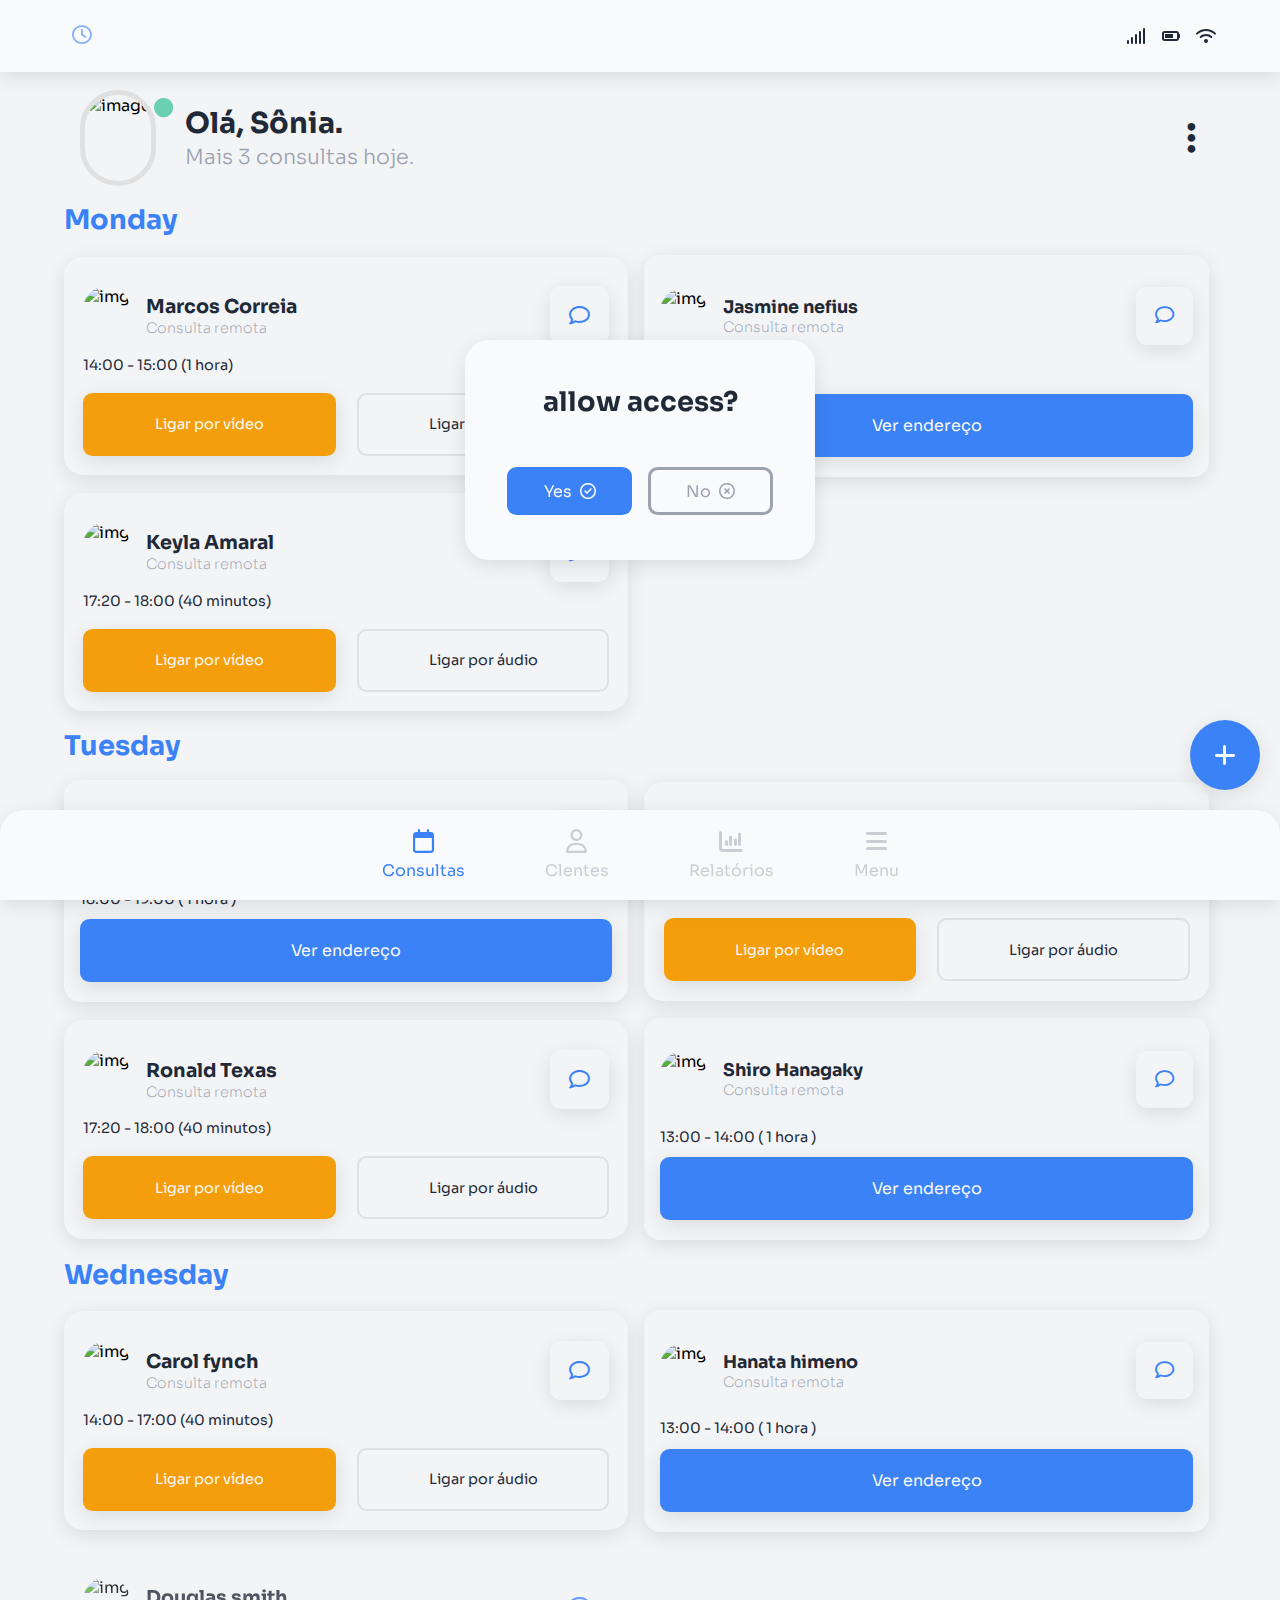
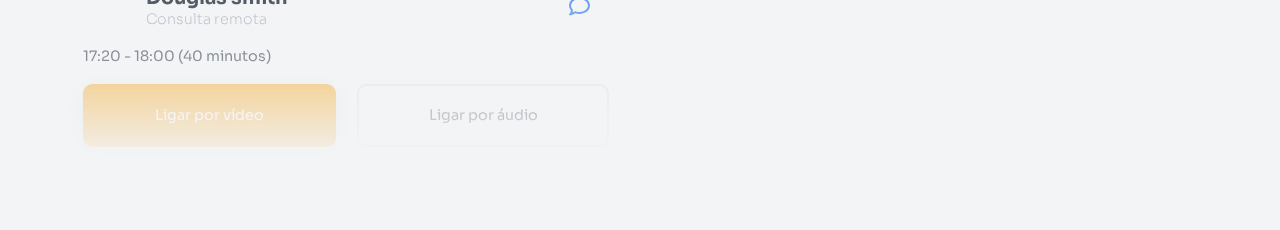
==== commit 21e410ad: "Update index.html" ====
--- a/index.html
+++ b/index.html
@@ -29,6 +29,7 @@
         <main>
             <section id="main_container">
                 <span class="adress_overlay"></span>
+                <span class="overlay" id="overlayVideo"></span>
 
                 <div class="adress_modal">
                     <h2>Adress <i class="fa-solid fa-location-dot"></i></h2>
@@ -46,6 +47,22 @@
                         </button>
                     </div>
                 </div>
+
+                <section class="popup_video" id="popupVideo">
+                    <article>
+                        <h1>allow access?</h1>
+                        <div class="btns">
+                            <button id="allowCamera">
+                                Yes
+                                <i class="fa-regular fa-circle-check"></i>
+                            </button>
+                            <button id="denyCamera">
+                                No
+                                <i class="fa-regular fa-circle-xmark"></i>
+                            </button>
+                        </div>
+                    </article>
+                </section>
 
                 <article id="doctor">
                     <img src="resource/img/doctor.svg" alt="image">
@@ -367,4 +384,4 @@
             <!-- import js -->
             <script src="resource/js/script.js"></script>
         </body>
-    </html>+    </html>
--- a/resource/css/style.css
+++ b/resource/css/style.css
@@ -423,6 +423,90 @@
 #main_container .last .person_header .box:nth-child(2) i {
   box-shadow: none;
 }
+#main_container .popup_video {
+  background-color: #F9FAFB;
+  position: fixed;
+  max-width: 350px;
+  width: 90%;
+  height: 220px;
+  border-radius: 1.5rem;
+  top: 50%;
+  left: 50%;
+  transform: translate(-50%, -50%);
+  padding: 20px;
+  z-index: 5;
+  box-shadow: rgba(0, 0, 0, 0.1) 0 5px 20px;
+  padding: 1.5rem 1.2rem;
+}
+#main_container .popup_video article {
+  display: flex;
+  justify-content: center;
+  align-items: center;
+  flex-direction: column;
+  gap: 3rem;
+  width: 100%;
+  height: 100%;
+}
+#main_container .popup_video article h1 {
+  font-size: 1.7rem;
+  color: #1F2937;
+  text-align: center;
+}
+#main_container .popup_video article .btns {
+  display: flex;
+  justify-content: center;
+  align-items: center;
+  flex-direction: row;
+  width: 100%;
+  gap: 1rem;
+}
+#main_container .popup_video article .btns #allowCamera {
+  display: flex;
+  justify-content: center;
+  align-items: center;
+  flex-direction: row;
+  background-color: #3B82F6;
+  color: #F9FAFB;
+  width: 40%;
+  height: 3rem;
+  border: none;
+  border-radius: 0.6rem;
+  font-size: 1rem;
+  cursor: pointer;
+  gap: 0.5rem;
+  outline: none;
+}
+#main_container .popup_video article .btns #allowCamera:hover {
+  background-color: #9CA3AF;
+}
+#main_container .popup_video article .btns #denyCamera {
+  display: flex;
+  justify-content: center;
+  align-items: center;
+  flex-direction: row;
+  background-color: transparent;
+  border: 3px solid #9CA3AF;
+  color: #9CA3AF;
+  width: 40%;
+  height: 3rem;
+  border-radius: 0.6rem;
+  font-size: 1rem;
+  gap: 0.5rem;
+  cursor: pointer;
+  outline: none;
+}
+#main_container .overlay {
+  display: none;
+  position: fixed;
+  top: 0;
+  left: 0;
+  width: 100%;
+  height: 100%;
+  background: rgba(0, 0, 0, 0.7);
+  z-index: 3;
+  -webkit-backdrop-filter: blur(2.5px);
+          backdrop-filter: blur(2.5px);
+}
 
 #footer_container {
   display: flex;
@@ -2036,4 +2120,4 @@
   #footer_container .footer_tooltip i {
     font-size: 1.3rem;
   }
-}/*# sourceMappingURL=style.css.map */+}/*# sourceMappingURL=style.css.map */
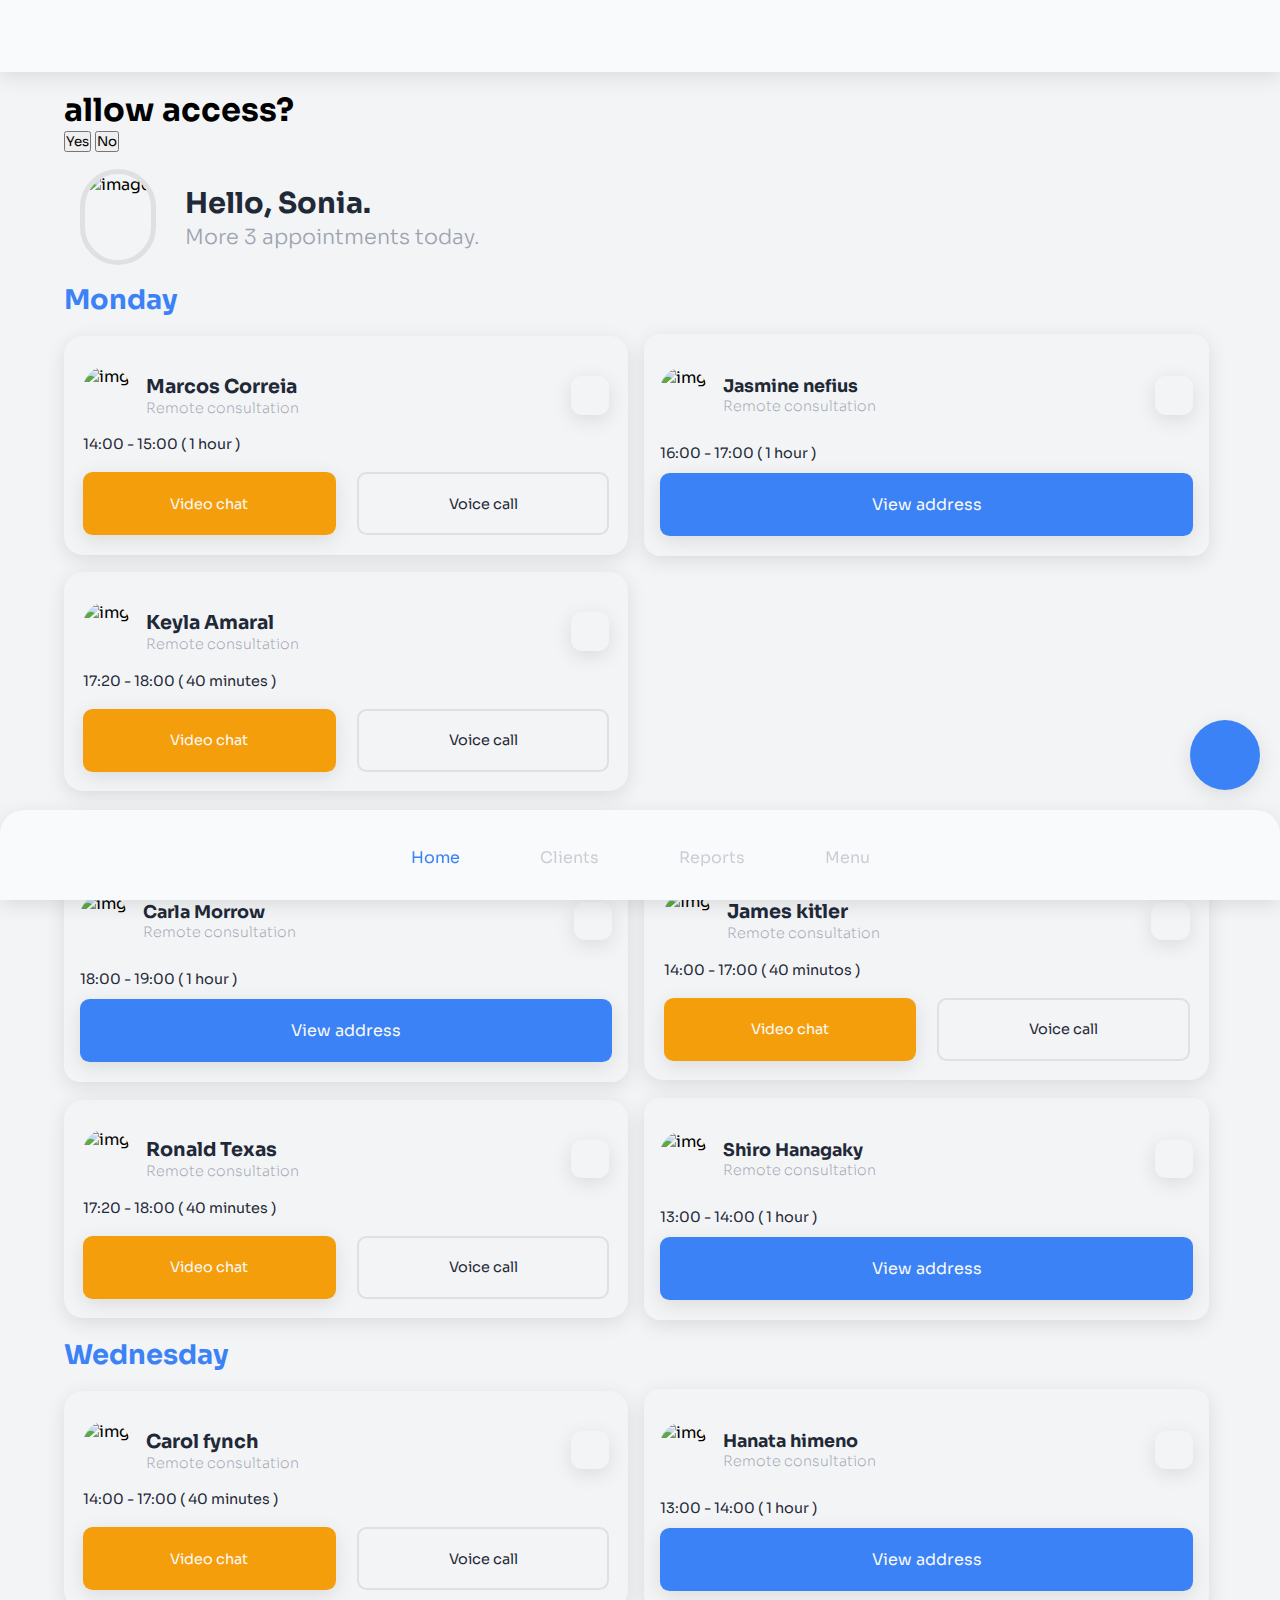
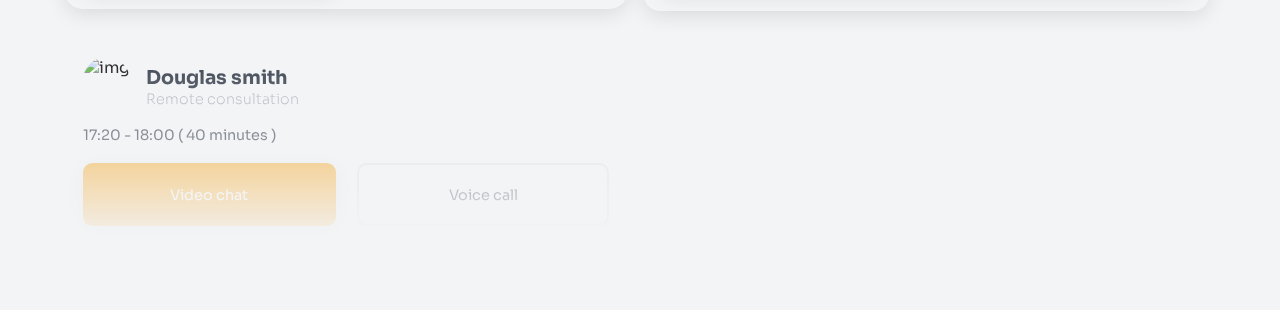
==== commit 4671a43d: "Update index.html" ====
--- a/index.html
+++ b/index.html
@@ -4,10 +4,10 @@
         <meta charset="UTF-8">
         <meta name="viewport" content="width=device-width, initial-scale=1.0">
         <title>Person Health Clinic</title>
+        <!-- import icon -->
+        <script src="https://unpkg.com/@phosphor-icons/web"></script>
+        <!-- import css -->
         <link rel="stylesheet" href="resource/css/style.css">
-        <!-- import icon -->
-        <link rel="stylesheet"
-            href="https://cdnjs.cloudflare.com/ajax/libs/font-awesome/6.2.0/css/all.min.css" />
     </head>
     <body>
 
@@ -15,13 +15,13 @@
         <header id="header">
             <div class="head_hour">
                 <div id="clock"></div>
-                <i class="fa-regular fa-clock"></i>
+                <i class="ph-bold ph-clock"></i>
             </div>
 
             <div class="head_status">
-                <i class="fa-solid fa-signal"></i>
-                <i class="fa-solid fa-battery-three-quarters"></i>
-                <i class="fa-solid fa-wifi"></i>
+                <i class="ph-bold ph-cell-signal-high"></i>
+                <i class="ph-fill ph-battery-high"></i>
+                <i class="ph-bold ph-wifi-high"></i>
             </div>
 
         </header>
@@ -32,7 +32,7 @@
                 <span class="overlay" id="overlayVideo"></span>
 
                 <div class="adress_modal">
-                    <h2>Adress <i class="fa-solid fa-location-dot"></i></h2>
+                    <h2>Address <i class="ph-bold ph-map-pin"></i></h2>
                     <div class="modal_content">
                         <p>Street: <br><span>REESE</span></p>
                         <p>Number: <br><span>253 S</span></p>
@@ -43,36 +43,36 @@
                     <div class="buttons">
                         <button class="close_btn">
                             Close
-                            <i class="fa-solid fa-arrow-right-to-bracket"></i>
+                            <i class="ph-bold ph-sign-out"></i>
                         </button>
                     </div>
                 </div>
 
-                <section class="popup_video" id="popupVideo">
+                <article class="popup_permission" id="popup">
                     <article>
                         <h1>allow access?</h1>
                         <div class="btns">
                             <button id="allowCamera">
                                 Yes
-                                <i class="fa-regular fa-circle-check"></i>
+                                <i class="ph-bold ph-check-circle"></i>
                             </button>
                             <button id="denyCamera">
                                 No
-                                <i class="fa-regular fa-circle-xmark"></i>
-                            </button>
-                        </div>
-                    </article>
-                </section>
+                                <i class="ph-bold ph-x-circle"></i>
+                            </button>
+                        </div>
+                    </article>
+                </article>
 
                 <article id="doctor">
                     <img src="resource/img/doctor.svg" alt="image">
                     <i class="fa-solid fa-circle status"></i>
                     <div class="header_content">
-                        <h1>Olá, Sônia.</h1>
-                        <p>Mais 3 consultas hoje.</p>
+                        <h1>Hello, Sonia.</h1>
+                        <p>More 3 appointments today.</p>
                     </div>
 
-                    <i class="fa-solid fa-ellipsis-vertical menu"></i>
+                    <i class="ph-bold ph-gear-six menu"></i>
                 </article>
 
                 <h2 class="title">Monday</h2>
@@ -84,23 +84,23 @@
                                 <img src="resource/img/person_01.svg" alt="img">
                                 <div class="box_content">
                                     <h4>Marcos Correia</h4>
-                                    <p>Consulta remota</p>
-                                </div>
-                            </div>
-
-                            <div class="box">
-                                <i class="fa-regular fa-comment"></i>
-                            </div>
-                        </div>
-
-                        <div class="person_button">
-                            <p>14:00 - 15:00 (1 hora)</p>
-                            <div class="box">
-                                <button class="btn">
-                                    Ligar por vídeo
-                                </button>
-                                <button class="btn">
-                                    Ligar por áudio
+                                    <p>Remote consultation</p>
+                                </div>
+                            </div>
+
+                            <div class="box">
+                                <i class="ph ph-chat-circle-dots"></i>
+                            </div>
+                        </div>
+
+                        <div class="person_button">
+                            <p>14:00 - 15:00 ( 1 hour )</p>
+                            <div class="box">
+                                <button class="btn">
+                                    Video chat
+                                </button>
+                                <button class="btn">
+                                    Voice call
                                 </button>
                             </div>
 
@@ -113,19 +113,19 @@
                                 <img src="resource/img/person_02.svg" alt="img">
                                 <div class="box_content">
                                     <h4>Jasmine nefius</h4>
-                                    <p>Consulta remota</p>
-                                </div>
-                            </div>
-
-                            <div class="box">
-                                <i class="fa-regular fa-comment"></i>
-                            </div>
-                        </div>
-
-                        <div class="person_button">
-                            <p>16:00 - 17:00 ( 1 hora )</p>
+                                    <p>Remote consultation</p>
+                                </div>
+                            </div>
+
+                            <div class="box">
+                                <i class="ph ph-chat-circle-dots"></i>
+                            </div>
+                        </div>
+
+                        <div class="person_button">
+                            <p>16:00 - 17:00 ( 1 hour )</p>
                             <button class="adress_btn">
-                                Ver endereço
+                                View address
                             </button>
                         </div>
                     </article>
@@ -136,23 +136,23 @@
                                 <img src="resource/img/person_03.svg" alt="img">
                                 <div class="box_content">
                                     <h4>Keyla Amaral</h4>
-                                    <p>Consulta remota</p>
-                                </div>
-                            </div>
-
-                            <div class="box">
-                                <i class="fa-regular fa-comment"></i>
-                            </div>
-                        </div>
-
-                        <div class="person_button">
-                            <p>17:20 - 18:00 (40 minutos)</p>
-                            <div class="box">
-                                <button class="btn">
-                                    Ligar por vídeo
-                                </button>
-                                <button class="btn">
-                                    Ligar por áudio
+                                    <p>Remote consultation</p>
+                                </div>
+                            </div>
+
+                            <div class="box">
+                                <i class="ph ph-chat-circle-dots"></i>
+                            </div>
+                        </div>
+
+                        <div class="person_button">
+                            <p>17:20 - 18:00 ( 40 minutes )</p>
+                            <div class="box">
+                                <button class="btn">
+                                    Video chat
+                                </button>
+                                <button class="btn">
+                                    Voice call
                                 </button>
                             </div>
 
@@ -169,19 +169,19 @@
                                 <img src="resource/img/person_04.svg" alt="img">
                                 <div class="box_content">
                                     <h4>Carla Morrow</h4>
-                                    <p>Consulta remota</p>
-                                </div>
-                            </div>
-
-                            <div class="box">
-                                <i class="fa-regular fa-comment"></i>
-                            </div>
-                        </div>
-
-                        <div class="person_button">
-                            <p>18:00 - 19:00 ( 1 hora )</p>
+                                    <p>Remote consultation</p>
+                                </div>
+                            </div>
+
+                            <div class="box">
+                                <i class="ph ph-chat-circle-dots"></i>
+                            </div>
+                        </div>
+
+                        <div class="person_button">
+                            <p>18:00 - 19:00 ( 1 hour )</p>
                             <button class="adress_btn">
-                                Ver endereço
+                                View address
                             </button>
                         </div>
                     </article>
@@ -192,23 +192,23 @@
                                 <img src="resource/img/person_01.svg" alt="img">
                                 <div class="box_content">
                                     <h4>James kitler</h4>
-                                    <p>Consulta remota</p>
-                                </div>
-                            </div>
-
-                            <div class="box">
-                                <i class="fa-regular fa-comment"></i>
-                            </div>
-                        </div>
-
-                        <div class="person_button">
-                            <p>14:00 - 17:00 (40 minutos)</p>
-                            <div class="box">
-                                <button class="btn">
-                                    Ligar por vídeo
-                                </button>
-                                <button class="btn">
-                                    Ligar por áudio
+                                    <p>Remote consultation</p>
+                                </div>
+                            </div>
+
+                            <div class="box">
+                                <i class="ph ph-chat-circle-dots"></i>
+                            </div>
+                        </div>
+
+                        <div class="person_button">
+                            <p>14:00 - 17:00 ( 40 minutos )</p>
+                            <div class="box">
+                                <button class="btn">
+                                    Video chat
+                                </button>
+                                <button class="btn">
+                                    Voice call
                                 </button>
                             </div>
 
@@ -221,23 +221,23 @@
                                 <img src="resource/img/person_01.svg" alt="img">
                                 <div class="box_content">
                                     <h4>Ronald Texas</h4>
-                                    <p>Consulta remota</p>
-                                </div>
-                            </div>
-
-                            <div class="box">
-                                <i class="fa-regular fa-comment"></i>
-                            </div>
-                        </div>
-
-                        <div class="person_button">
-                            <p>17:20 - 18:00 (40 minutos)</p>
-                            <div class="box">
-                                <button class="btn">
-                                    Ligar por vídeo
-                                </button>
-                                <button class="btn">
-                                    Ligar por áudio
+                                    <p>Remote consultation</p>
+                                </div>
+                            </div>
+
+                            <div class="box">
+                                <i class="ph ph-chat-circle-dots"></i>
+                            </div>
+                        </div>
+
+                        <div class="person_button">
+                            <p>17:20 - 18:00 ( 40 minutes )</p>
+                            <div class="box">
+                                <button class="btn">
+                                    Video chat
+                                </button>
+                                <button class="btn">
+                                    Voice call
                                 </button>
                             </div>
 
@@ -250,19 +250,19 @@
                                 <img src="resource/img/person_02.svg" alt="img">
                                 <div class="box_content">
                                     <h4>Shiro Hanagaky</h4>
-                                    <p>Consulta remota</p>
-                                </div>
-                            </div>
-
-                            <div class="box">
-                                <i class="fa-regular fa-comment"></i>
-                            </div>
-                        </div>
-
-                        <div class="person_button">
-                            <p>13:00 - 14:00 ( 1 hora )</p>
+                                    <p>Remote consultation</p>
+                                </div>
+                            </div>
+
+                            <div class="box">
+                                <i class="ph ph-chat-circle-dots"></i>
+                            </div>
+                        </div>
+
+                        <div class="person_button">
+                            <p>13:00 - 14:00 ( 1 hour )</p>
                             <button class="adress_btn">
-                                Ver endereço
+                                View address
                             </button>
                         </div>
                     </article>
@@ -277,23 +277,23 @@
                                 <img src="resource/img/person_03.svg" alt="img">
                                 <div class="box_content">
                                     <h4>Carol fynch</h4>
-                                    <p>Consulta remota</p>
-                                </div>
-                            </div>
-
-                            <div class="box">
-                                <i class="fa-regular fa-comment"></i>
-                            </div>
-                        </div>
-
-                        <div class="person_button">
-                            <p>14:00 - 17:00 (40 minutos)</p>
-                            <div class="box">
-                                <button class="btn">
-                                    Ligar por vídeo
-                                </button>
-                                <button class="btn">
-                                    Ligar por áudio
+                                    <p>Remote consultation</p>
+                                </div>
+                            </div>
+
+                            <div class="box">
+                                <i class="ph ph-chat-circle-dots"></i>
+                            </div>
+                        </div>
+
+                        <div class="person_button">
+                            <p>14:00 - 17:00 ( 40 minutes )</p>
+                            <div class="box">
+                                <button class="btn">
+                                    Video chat
+                                </button>
+                                <button class="btn">
+                                    Voice call
                                 </button>
                             </div>
 
@@ -306,19 +306,19 @@
                                 <img src="resource/img/person_02.svg" alt="img">
                                 <div class="box_content">
                                     <h4>Hanata himeno</h4>
-                                    <p>Consulta remota</p>
-                                </div>
-                            </div>
-
-                            <div class="box">
-                                <i class="fa-regular fa-comment"></i>
-                            </div>
-                        </div>
-
-                        <div class="person_button">
-                            <p>13:00 - 14:00 ( 1 hora )</p>
+                                    <p>Remote consultation</p>
+                                </div>
+                            </div>
+
+                            <div class="box">
+                                <i class="ph ph-chat-circle-dots"></i>
+                            </div>
+                        </div>
+
+                        <div class="person_button">
+                            <p>13:00 - 14:00 ( 1 hour )</p>
                             <button class="adress_btn">
-                                Ver endereço
+                                View address
                             </button>
                         </div>
                     </article>
@@ -329,23 +329,23 @@
                                 <img src="resource/img/person_01.svg" alt="img">
                                 <div class="box_content">
                                     <h4>Douglas smith</h4>
-                                    <p>Consulta remota</p>
-                                </div>
-                            </div>
-
-                            <div class="box">
-                                <i class="fa-regular fa-comment"></i>
-                            </div>
-                        </div>
-
-                        <div class="person_button">
-                            <p>17:20 - 18:00 (40 minutos)</p>
-                            <div class="box">
-                                <button class="btn">
-                                    Ligar por vídeo
-                                </button>
-                                <button class="btn">
-                                    Ligar por áudio
+                                    <p>Remote consultation</p>
+                                </div>
+                            </div>
+
+                            <div class="box">
+                                <i class="ph ph-chat-circle-dots"></i>
+                            </div>
+                        </div>
+
+                        <div class="person_button">
+                            <p>17:20 - 18:00 ( 40 minutes )</p>
+                            <div class="box">
+                                <button class="btn">
+                                    Video chat
+                                </button>
+                                <button class="btn">
+                                    Voice call
                                 </button>
                             </div>
 
@@ -355,33 +355,35 @@
 
             </section>
 
-            <footer id="footer_container">
-                <a href="#doctor" class="box">
-                    <i class="fa-regular fa-calendar"></i>
-                    <p>Consultas</p>
-                </a>
-                <a href="#" class="box">
-                    <i class="fa-regular fa-user"></i>
-                    <p>Clentes</p>
-                </a>
-                <a href="#" class="box">
-                    <i class="fa-solid fa-chart-column"></i>
-                    <p>Relatórios</p>
-                </a>
-                <a href="#" class="box">
-                    <i class="fa-solid fa-bars"></i>
-                    <p>Menu</p>
-                </a>
-
-                <button class="footer_tooltip" id="tool_tip">
-                    <i class="fa-solid fa-plus"></i>
-                </button>
-
-            </footer>
-
-            <!-- import scroll reveal -->
-            <script src="https://unpkg.com/scrollreveal"></script>
-            <!-- import js -->
-            <script src="resource/js/script.js"></script>
-        </body>
-    </html>
+        </main>
+
+        <footer id="footer_container">
+            <a href="index.html" class="box">
+                <i class="ph-bold ph-stethoscope"></i>
+                <p>Home</p>
+            </a>
+            <a href="#" class="box" onclick="loadPage('clients.html')">
+                <i class="ph-bold ph-users icon"></i>
+                <p>Clients</p>
+            </a>
+            <a href="#" class="box" onclick="loadPage('reports.html')">
+                <i class="ph-bold ph-notepad"></i>
+                <p>Reports</p>
+            </a>
+            <a href="#" class="box" onclick="loadPage('menu.html')">
+                <i class="ph-bold ph-list"></i>
+                <p>Menu</p>
+            </a>
+
+            <button class="footer_tooltip" id="tool_tip">
+                <i class="ph-bold ph-plus"></i>
+            </button>
+
+        </footer>
+
+        <!-- import scroll reveal --> 
+        <script src="https://unpkg.com/scrollreveal"></script>
+        <!-- import js -->
+        <script src="resource/js/script.js"></script>
+    </body>
+</html>
--- a/resource/css/style.css
+++ b/resource/css/style.css
@@ -425,6 +425,7 @@
 }
 #main_container .popup_video {
   background-color: #F9FAFB;
+  display: none;
   position: fixed;
   max-width: 350px;
   width: 90%;
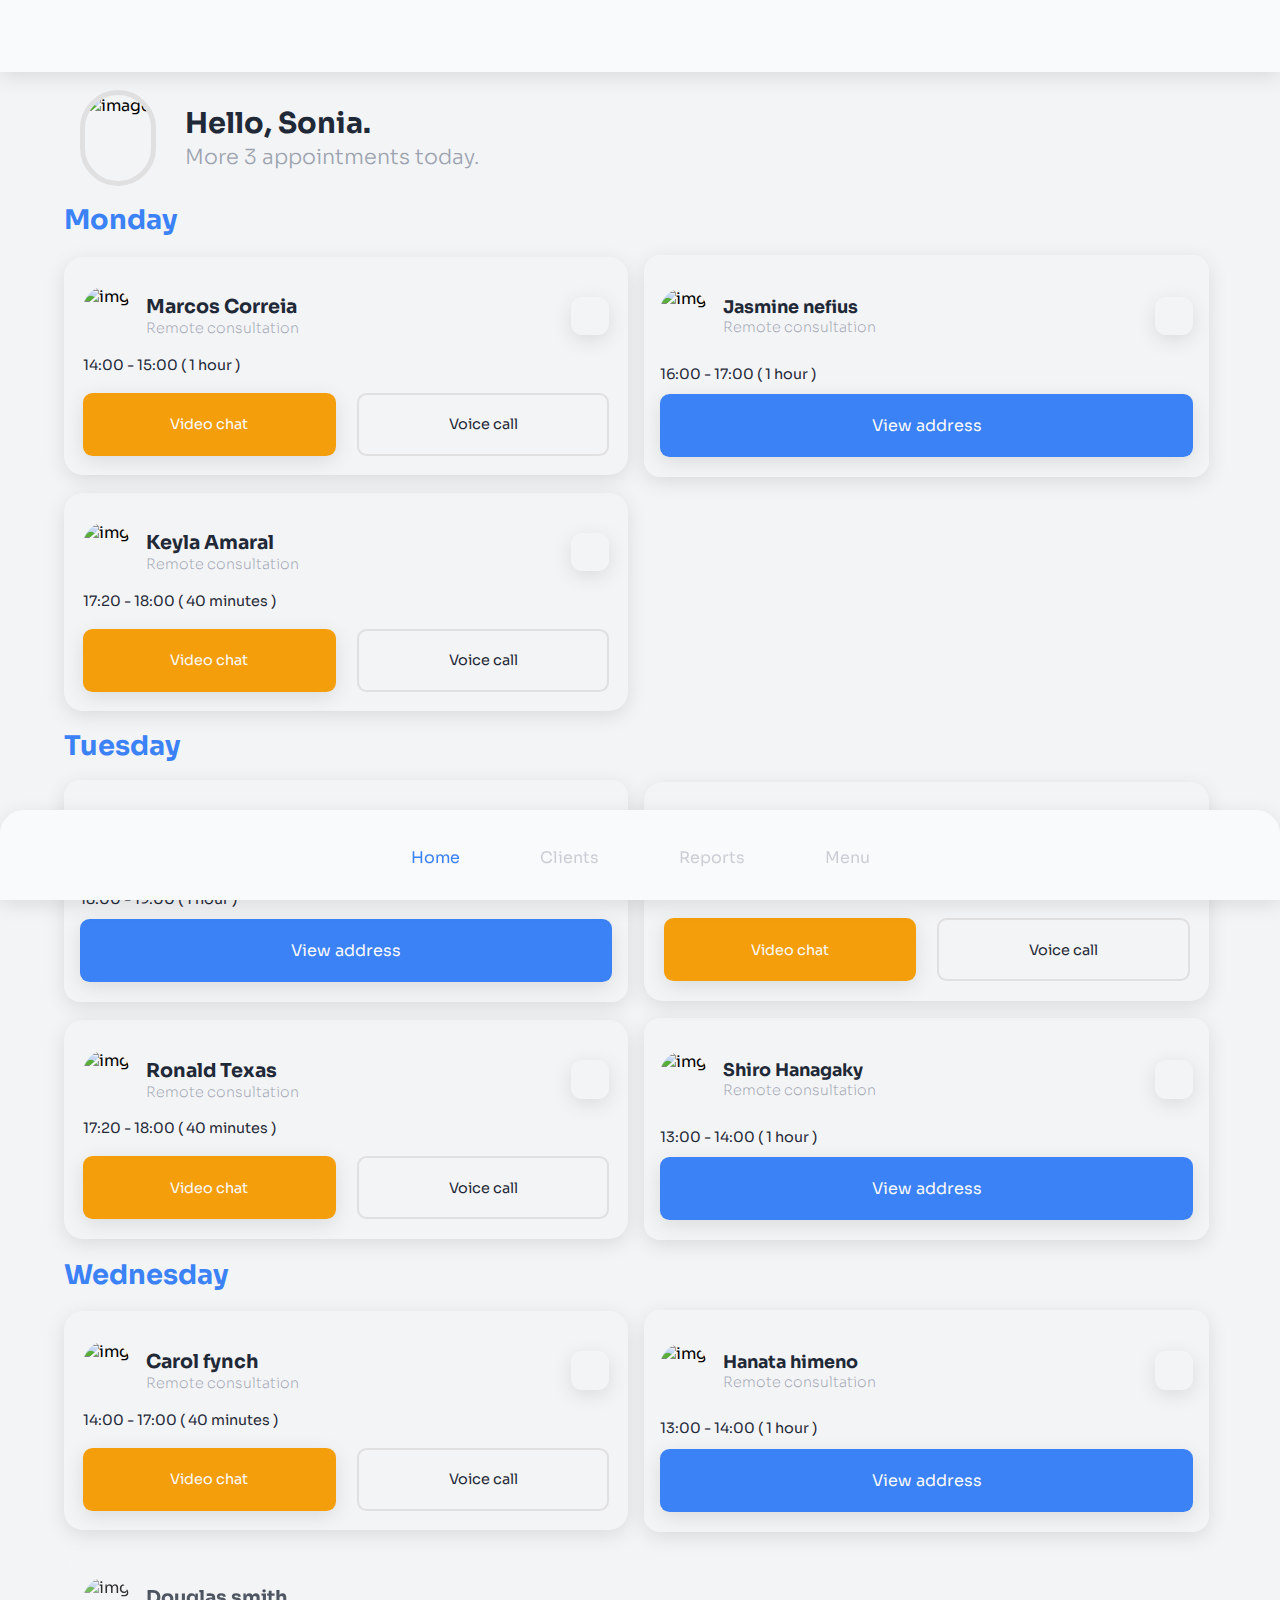
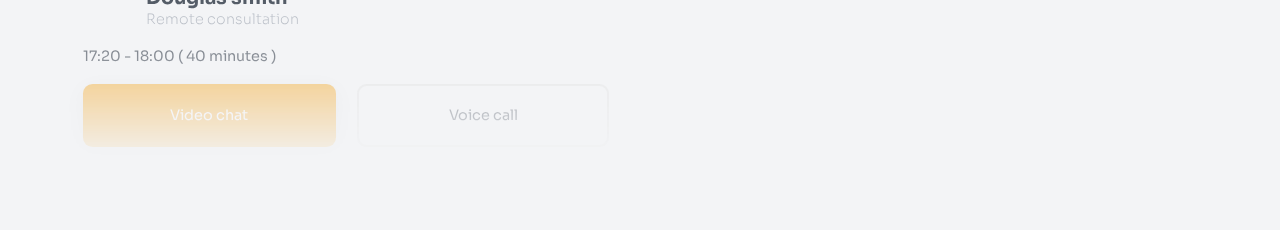
==== commit cc10773b: "Update index.html" ====
--- a/index.html
+++ b/index.html
@@ -81,7 +81,7 @@
                     <article class="person">
                         <div class="person_header">
                             <div class="box">
-                                <img src="resource/img/person_01.svg" alt="img">
+                                <img src="resource/img/avatar/man-01.jpg" alt="img">
                                 <div class="box_content">
                                     <h4>Marcos Correia</h4>
                                     <p>Remote consultation</p>
@@ -89,7 +89,7 @@
                             </div>
 
                             <div class="box">
-                                <i class="ph ph-chat-circle-dots"></i>
+                                <i class="ph-bold ph-chat-circle-dots"></i>
                             </div>
                         </div>
 
@@ -110,7 +110,7 @@
                     <article class="person_adress">
                         <div class="person_header">
                             <div class="box">
-                                <img src="resource/img/person_02.svg" alt="img">
+                                <img src="resource/img/avatar/woman-01.jpg" alt="img">
                                 <div class="box_content">
                                     <h4>Jasmine nefius</h4>
                                     <p>Remote consultation</p>
@@ -118,7 +118,7 @@
                             </div>
 
                             <div class="box">
-                                <i class="ph ph-chat-circle-dots"></i>
+                                <i class="ph-bold ph-chat-circle-dots"></i>
                             </div>
                         </div>
 
@@ -133,7 +133,7 @@
                     <article class="person">
                         <div class="person_header">
                             <div class="box">
-                                <img src="resource/img/person_03.svg" alt="img">
+                                <img src="resource/img/avatar/woman-02.jpg" alt="img">
                                 <div class="box_content">
                                     <h4>Keyla Amaral</h4>
                                     <p>Remote consultation</p>
@@ -141,7 +141,7 @@
                             </div>
 
                             <div class="box">
-                                <i class="ph ph-chat-circle-dots"></i>
+                                <i class="ph-bold ph-chat-circle-dots"></i>
                             </div>
                         </div>
 
@@ -166,7 +166,7 @@
                     <article class="person_adress">
                         <div class="person_header">
                             <div class="box">
-                                <img src="resource/img/person_04.svg" alt="img">
+                                <img src="resource/img/avatar/woman-02.jpg" alt="img">
                                 <div class="box_content">
                                     <h4>Carla Morrow</h4>
                                     <p>Remote consultation</p>
@@ -174,7 +174,7 @@
                             </div>
 
                             <div class="box">
-                                <i class="ph ph-chat-circle-dots"></i>
+                                <i class="ph-bold ph-chat-circle-dots"></i>
                             </div>
                         </div>
 
@@ -189,7 +189,7 @@
                     <article class="person">
                         <div class="person_header">
                             <div class="box">
-                                <img src="resource/img/person_01.svg" alt="img">
+                                <img src="resource/img/avatar/man-02.jpg" alt="img">
                                 <div class="box_content">
                                     <h4>James kitler</h4>
                                     <p>Remote consultation</p>
@@ -197,7 +197,7 @@
                             </div>
 
                             <div class="box">
-                                <i class="ph ph-chat-circle-dots"></i>
+                                <i class="ph-bold ph-chat-circle-dots"></i>
                             </div>
                         </div>
 
@@ -218,7 +218,7 @@
                     <article class="person">
                         <div class="person_header">
                             <div class="box">
-                                <img src="resource/img/person_01.svg" alt="img">
+                                <img src="resource/img/avatar/man-03.jpg" alt="img">
                                 <div class="box_content">
                                     <h4>Ronald Texas</h4>
                                     <p>Remote consultation</p>
@@ -226,7 +226,7 @@
                             </div>
 
                             <div class="box">
-                                <i class="ph ph-chat-circle-dots"></i>
+                                <i class="ph-bold ph-chat-circle-dots"></i>
                             </div>
                         </div>
 
@@ -247,7 +247,7 @@
                     <article class="person_adress">
                         <div class="person_header">
                             <div class="box">
-                                <img src="resource/img/person_02.svg" alt="img">
+                                <img src="resource/img/avatar/woman-01.jpg" alt="img">
                                 <div class="box_content">
                                     <h4>Shiro Hanagaky</h4>
                                     <p>Remote consultation</p>
@@ -255,7 +255,7 @@
                             </div>
 
                             <div class="box">
-                                <i class="ph ph-chat-circle-dots"></i>
+                                <i class="ph-bold ph-chat-circle-dots"></i>
                             </div>
                         </div>
 
@@ -274,7 +274,7 @@
                     <article class="person">
                         <div class="person_header">
                             <div class="box">
-                                <img src="resource/img/person_03.svg" alt="img">
+                                <img src="resource/img/avatar/woman-02.jpg" alt="img">
                                 <div class="box_content">
                                     <h4>Carol fynch</h4>
                                     <p>Remote consultation</p>
@@ -282,7 +282,7 @@
                             </div>
 
                             <div class="box">
-                                <i class="ph ph-chat-circle-dots"></i>
+                                <i class="ph-bold ph-chat-circle-dots"></i>
                             </div>
                         </div>
 
@@ -303,7 +303,7 @@
                     <article class="person_adress">
                         <div class="person_header">
                             <div class="box">
-                                <img src="resource/img/person_02.svg" alt="img">
+                                <img src="resource/img/avatar/woman-01.jpg" alt="img">
                                 <div class="box_content">
                                     <h4>Hanata himeno</h4>
                                     <p>Remote consultation</p>
@@ -311,7 +311,7 @@
                             </div>
 
                             <div class="box">
-                                <i class="ph ph-chat-circle-dots"></i>
+                                <i class="ph-bold ph-chat-circle-dots"></i>
                             </div>
                         </div>
 
@@ -326,7 +326,7 @@
                     <article class="person last">
                         <div class="person_header">
                             <div class="box">
-                                <img src="resource/img/person_01.svg" alt="img">
+                                <img src="resource/img/avatar/man-03.jpg" alt="img">
                                 <div class="box_content">
                                     <h4>Douglas smith</h4>
                                     <p>Remote consultation</p>
@@ -334,7 +334,7 @@
                             </div>
 
                             <div class="box">
-                                <i class="ph ph-chat-circle-dots"></i>
+                                <i class="ph-bold ph-chat-circle-dots"></i>
                             </div>
                         </div>
 
@@ -374,11 +374,6 @@
                 <i class="ph-bold ph-list"></i>
                 <p>Menu</p>
             </a>
-
-            <button class="footer_tooltip" id="tool_tip">
-                <i class="ph-bold ph-plus"></i>
-            </button>
-
         </footer>
 
         <!-- import scroll reveal --> 
--- a/resource/css/style.css
+++ b/resource/css/style.css
@@ -28,7 +28,7 @@
   width: 100%;
   height: 8vh;
   padding: 0 5%;
-  z-index: 2;
+  z-index: 3;
   position: fixed;
   box-shadow: rgba(0, 0, 0, 0.1) 0 5px 20px;
 }
@@ -41,6 +41,10 @@
   gap: 0.5rem;
   color: #1F2937;
 }
+#header .head_hour .ph-clock {
+  color: #3B82F6;
+  opacity: 0.6;
+}
 #header .head_status {
   display: flex;
   justify-content: flex-end;
@@ -49,6 +53,9 @@
   height: 100%;
   gap: 0.7rem;
   color: #1F2937;
+}
+#header .head_status i {
+  font-size: 1.6rem;
 }
 
 #main_container {
@@ -111,6 +118,9 @@
   font-size: 1.6rem;
   color: #1F2937;
   cursor: pointer;
+}
+#main_container #doctor .menu:hover {
+  animation: rotate 0.5s linear;
 }
 #main_container .person {
   display: flex;
@@ -336,7 +346,7 @@
   align-items: center;
   flex-direction: column;
   position: fixed;
-  top: 50%;
+  top: 45%;
   left: 50%;
   max-width: 310px;
   width: 90%;
@@ -423,7 +433,7 @@
 #main_container .last .person_header .box:nth-child(2) i {
   box-shadow: none;
 }
-#main_container .popup_video {
+#main_container .popup_permission {
   background-color: #F9FAFB;
   display: none;
   position: fixed;
@@ -439,7 +449,7 @@
   box-shadow: rgba(0, 0, 0, 0.1) 0 5px 20px;
   padding: 1.5rem 1.2rem;
 }
-#main_container .popup_video article {
+#main_container .popup_permission article {
   display: flex;
   justify-content: center;
   align-items: center;
@@ -448,12 +458,12 @@
   width: 100%;
   height: 100%;
 }
-#main_container .popup_video article h1 {
+#main_container .popup_permission article h1 {
   font-size: 1.7rem;
   color: #1F2937;
   text-align: center;
 }
-#main_container .popup_video article .btns {
+#main_container .popup_permission article .btns {
   display: flex;
   justify-content: center;
   align-items: center;
@@ -461,7 +471,7 @@
   width: 100%;
   gap: 1rem;
 }
-#main_container .popup_video article .btns #allowCamera {
+#main_container .popup_permission article .btns #allowCamera {
   display: flex;
   justify-content: center;
   align-items: center;
@@ -477,10 +487,10 @@
   gap: 0.5rem;
   outline: none;
 }
-#main_container .popup_video article .btns #allowCamera:hover {
+#main_container .popup_permission article .btns #allowCamera:hover {
   background-color: #9CA3AF;
 }
-#main_container .popup_video article .btns #denyCamera {
+#main_container .popup_permission article .btns #denyCamera {
   display: flex;
   justify-content: center;
   align-items: center;
@@ -508,6 +518,551 @@
   -webkit-backdrop-filter: blur(2.5px);
           backdrop-filter: blur(2.5px);
 }
+#main_container .content {
+  display: flex;
+  justify-content: flex-start;
+  align-items: center;
+  flex-direction: row;
+  width: 100%;
+  position: relative;
+  gap: 5rem 20rem;
+  flex-wrap: wrap;
+  overflow-y: hidden;
+}
+#main_container .content section:nth-child(1) {
+  display: flex;
+  justify-content: center;
+  align-items: flex-start;
+  flex-direction: column;
+  gap: 1.5rem;
+}
+#main_container .content section:nth-child(1) .content-head {
+  animation: fadeInDown;
+  animation-duration: 1s;
+}
+#main_container .content section:nth-child(1) .content-head h1 {
+  display: flex;
+  justify-content: center;
+  align-items: center;
+  flex-direction: row;
+  gap: 0.5rem;
+  font-size: 2rem;
+  color: #1F2937;
+  position: relative;
+}
+#main_container .content section:nth-child(1) .content-head h1 i {
+  color: #3B82F6;
+  opacity: 0.5;
+}
+#main_container .content section:nth-child(1) .content-head h1 .ph-info {
+  position: absolute;
+  font-size: 1rem;
+  left: -20px;
+  top: 0;
+  opacity: 1;
+  animation: pulse 1s infinite;
+  cursor: pointer;
+}
+#main_container .content section:nth-child(1) .content-head h1 .ph-info .tooltip {
+  display: none;
+  position: absolute;
+  top: -55px;
+  left: 0;
+  min-width: 250px;
+  height: 50px;
+  background-color: #3B82F6;
+  border-radius: 0.5rem;
+  padding: 0.7rem;
+  color: #F9FAFB;
+  font-size: 0.8rem;
+  font-weight: 200;
+  opacity: 1;
+  z-index: 5;
+  animation: none;
+  text-indent: 0.5rem;
+}
+#main_container .content section:nth-child(1) .content-head h1 .ph-info .tooltip span {
+  font-size: 0.8rem;
+  font-weight: 400;
+  color: #F9FAFB;
+}
+#main_container .content section:nth-child(1) .content-head h1 .ph-info:hover .tooltip {
+  display: block;
+}
+#main_container .content section:nth-child(1) .content-img {
+  display: flex;
+  justify-content: center;
+  align-items: center;
+  flex-direction: column;
+  position: relative;
+  height: 200px;
+}
+#main_container .content section:nth-child(1) .content-img article:nth-child(1) {
+  display: flex;
+  justify-content: space-between;
+  align-items: center;
+  flex-direction: column;
+  gap: 0.5rem;
+  width: 200px;
+  height: 200px;
+  border-radius: 6rem;
+  z-index: 4;
+  padding: 1rem;
+  background: #F3F4F6;
+  box-shadow: rgba(0, 0, 0, 0.1) 0 5px 20px;
+  cursor: pointer;
+  animation: fadeInLeft;
+  animation-duration: 1.2s;
+}
+#main_container .content section:nth-child(1) .content-img article:nth-child(1) img {
+  width: 100%;
+  height: 100%;
+  -o-object-fit: cover;
+     object-fit: cover;
+  background-size: cover;
+  background-position: center;
+  background-repeat: no-repeat;
+  border-radius: 6rem;
+  transition: transform 0.3s ease-in-out;
+}
+#main_container .content section:nth-child(1) .content-img article:nth-child(1) p {
+  position: absolute;
+  orientation: vertical;
+  display: none;
+  bottom: -50px;
+  font-size: 1.3rem;
+  opacity: 0.7;
+  font-weight: 200;
+  color: #1F2937;
+}
+#main_container .content section:nth-child(1) .content-img article:nth-child(1):hover {
+  z-index: 5;
+}
+#main_container .content section:nth-child(1) .content-img article:nth-child(1):hover img {
+  transform: scale(1.2);
+}
+#main_container .content section:nth-child(1) .content-img article:nth-child(1):hover p {
+  display: block;
+}
+#main_container .content section:nth-child(1) .content-img article:nth-child(2) {
+  display: flex;
+  justify-content: space-between;
+  align-items: center;
+  flex-direction: column;
+  gap: 0.5rem;
+  width: 200px;
+  height: 200px;
+  border-radius: 6rem;
+  position: absolute;
+  left: 55%;
+  z-index: 3;
+  padding: 1rem;
+  background: #F3F4F6;
+  box-shadow: rgba(0, 0, 0, 0.1) 0 5px 20px;
+  cursor: pointer;
+  animation: fadeInLeft;
+  animation-duration: 1.4s;
+}
+#main_container .content section:nth-child(1) .content-img article:nth-child(2) img {
+  width: 100%;
+  height: 100%;
+  -o-object-fit: cover;
+     object-fit: cover;
+  background-size: cover;
+  background-position: center;
+  background-repeat: no-repeat;
+  border-radius: 6rem;
+  transition: transform 0.3s ease-in-out;
+}
+#main_container .content section:nth-child(1) .content-img article:nth-child(2) p {
+  position: absolute;
+  display: none;
+  bottom: -50px;
+  font-size: 1.3rem;
+  opacity: 0.7;
+  font-weight: 200;
+  color: #1F2937;
+}
+#main_container .content section:nth-child(1) .content-img article:nth-child(2):hover {
+  z-index: 5;
+}
+#main_container .content section:nth-child(1) .content-img article:nth-child(2):hover img {
+  transform: scale(1.2);
+}
+#main_container .content section:nth-child(1) .content-img article:nth-child(2):hover p {
+  display: block;
+}
+#main_container .content section:nth-child(1) .content-img article:nth-child(3) {
+  display: flex;
+  justify-content: space-between;
+  align-items: center;
+  flex-direction: column;
+  gap: 0.5rem;
+  width: 200px;
+  height: 200px;
+  border-radius: 6rem;
+  position: absolute;
+  left: 115%;
+  z-index: 2;
+  padding: 1rem;
+  background: #F3F4F6;
+  box-shadow: rgba(0, 0, 0, 0.1) 0 5px 20px;
+  cursor: pointer;
+  animation: fadeInLeft;
+  animation-duration: 1.6s;
+}
+#main_container .content section:nth-child(1) .content-img article:nth-child(3) img {
+  width: 100%;
+  height: 100%;
+  -o-object-fit: cover;
+     object-fit: cover;
+  background-size: cover;
+  background-position: center;
+  background-repeat: no-repeat;
+  border-radius: 6rem;
+  z-index: 2;
+  transition: transform 0.3s ease-in-out;
+}
+#main_container .content section:nth-child(1) .content-img article:nth-child(3) p {
+  position: absolute;
+  display: none;
+  bottom: -50px;
+  font-size: 1.3rem;
+  opacity: 0.7;
+  font-weight: 200;
+  color: #1F2937;
+}
+#main_container .content section:nth-child(1) .content-img article:nth-child(3):hover {
+  z-index: 5;
+}
+#main_container .content section:nth-child(1) .content-img article:nth-child(3):hover img {
+  transform: scale(1.2);
+}
+#main_container .content section:nth-child(1) .content-img article:nth-child(3):hover p {
+  display: block;
+}
+#main_container .content section:nth-child(2) {
+  display: flex;
+  justify-content: center;
+  align-items: flex-start;
+  flex-direction: column;
+  gap: 1.5rem;
+  opacity: 0.5;
+}
+#main_container .content section:nth-child(2) .content-head h1 {
+  font-size: 2rem;
+  color: #1F2937;
+}
+#main_container .content section:nth-child(2) .content-head h1 i {
+  color: #3B82F6;
+  opacity: 0.5;
+}
+#main_container .content section:nth-child(2) .content-img {
+  display: flex;
+  justify-content: center;
+  align-items: center;
+  flex-direction: row;
+  gap: 1rem;
+  position: relative;
+  cursor: no-drop;
+}
+#main_container .content section:nth-child(2) .content-img article:nth-child(1) {
+  display: flex;
+  justify-content: space-between;
+  align-items: center;
+  flex-direction: column;
+  gap: 0.5rem;
+  width: 200px;
+  height: 200px;
+  border-radius: 6rem;
+  z-index: 4;
+  padding: 1rem;
+  background: #F3F4F6;
+  box-shadow: rgba(0, 0, 0, 0.1) 0 5px 20px;
+}
+#main_container .content section:nth-child(2) .content-img article:nth-child(1) img {
+  width: 100%;
+  height: 100%;
+  -o-object-fit: cover;
+     object-fit: cover;
+  background-size: cover;
+  background-position: center;
+  background-repeat: no-repeat;
+  border-radius: 6rem;
+}
+#main_container .content section:nth-child(2) .content-img article:nth-child(1) p {
+  position: absolute;
+  bottom: -50px;
+  font-size: 1.5rem;
+  opacity: 0.7;
+  font-weight: 200;
+  color: #1F2937;
+}
+#main_container .content section:nth-child(2) .content-img article:nth-child(2) {
+  display: flex;
+  justify-content: space-between;
+  align-items: center;
+  flex-direction: column;
+  gap: 0.5rem;
+  width: 200px;
+  height: 200px;
+  border-radius: 6rem;
+  position: absolute;
+  left: 55%;
+  z-index: 3;
+  padding: 1rem;
+  background: #F3F4F6;
+  box-shadow: rgba(0, 0, 0, 0.1) 0 5px 20px;
+}
+#main_container .content section:nth-child(2) .content-img article:nth-child(2) img {
+  width: 100%;
+  height: 100%;
+  -o-object-fit: cover;
+     object-fit: cover;
+  background-size: cover;
+  background-position: center;
+  background-repeat: no-repeat;
+  border-radius: 6rem;
+}
+#main_container .content section:nth-child(2) .content-img article:nth-child(2) p {
+  position: absolute;
+  bottom: -50px;
+  font-size: 1.5rem;
+  opacity: 0.7;
+  font-weight: 200;
+  color: #1F2937;
+}
+#main_container .content section:nth-child(2) .content-img article:nth-child(3) {
+  display: flex;
+  justify-content: space-between;
+  align-items: center;
+  flex-direction: column;
+  gap: 0.5rem;
+  width: 200px;
+  height: 200px;
+  border-radius: 6rem;
+  position: absolute;
+  left: 115%;
+  z-index: 2;
+  padding: 1rem;
+  background: #F3F4F6;
+  box-shadow: rgba(0, 0, 0, 0.1) 0 5px 20px;
+}
+#main_container .content section:nth-child(2) .content-img article:nth-child(3) img {
+  width: 100%;
+  height: 100%;
+  -o-object-fit: cover;
+     object-fit: cover;
+  background-size: cover;
+  background-position: center;
+  background-repeat: no-repeat;
+  border-radius: 6rem;
+  z-index: 2;
+}
+#main_container .content section:nth-child(2) .content-img article:nth-child(3) p {
+  position: absolute;
+  bottom: -50px;
+  font-size: 1.5rem;
+  opacity: 0.7;
+  font-weight: 200;
+  color: #1F2937;
+}
+#main_container .content section:nth-child(2) .content-img article:nth-child(4) {
+  display: flex;
+  justify-content: space-between;
+  align-items: center;
+  flex-direction: column;
+  gap: 0.5rem;
+  width: 200px;
+  height: 200px;
+  border-radius: 6rem;
+  position: absolute;
+  z-index: 1;
+  left: 175%;
+  padding: 1rem;
+  background: #F3F4F6;
+  box-shadow: rgba(0, 0, 0, 0.1) 0 5px 20px;
+}
+#main_container .content section:nth-child(2) .content-img article:nth-child(4) img {
+  width: 100%;
+  height: 100%;
+  -o-object-fit: cover;
+     object-fit: cover;
+  background-size: cover;
+  background-position: center;
+  background-repeat: no-repeat;
+  border-radius: 6rem;
+  z-index: 2;
+}
+#main_container .content section:nth-child(2) .content-img article:nth-child(4) p {
+  position: absolute;
+  bottom: -50px;
+  font-size: 1.5rem;
+  opacity: 0.7;
+  font-weight: 200;
+  color: #1F2937;
+}
+#main_container .content section:nth-child(3) {
+  display: flex;
+  justify-content: center;
+  align-items: flex-start;
+  flex-direction: column;
+  gap: 1.5rem;
+  opacity: 0.5;
+}
+#main_container .content section:nth-child(3) .content-head h1 {
+  font-size: 2rem;
+  color: #1F2937;
+}
+#main_container .content section:nth-child(3) .content-head h1 i {
+  color: #3B82F6;
+  opacity: 0.5;
+}
+#main_container .content section:nth-child(3) .content-img {
+  display: flex;
+  justify-content: center;
+  align-items: center;
+  flex-direction: row;
+  gap: 1rem;
+  position: relative;
+  cursor: no-drop;
+}
+#main_container .content section:nth-child(3) .content-img article:nth-child(1) {
+  display: flex;
+  justify-content: space-between;
+  align-items: center;
+  flex-direction: column;
+  gap: 0.5rem;
+  width: 200px;
+  height: 200px;
+  border-radius: 6rem;
+  z-index: 4;
+  padding: 1rem;
+  background: #F3F4F6;
+  box-shadow: rgba(0, 0, 0, 0.1) 0 5px 20px;
+}
+#main_container .content section:nth-child(3) .content-img article:nth-child(1) img {
+  width: 100%;
+  height: 100%;
+  -o-object-fit: cover;
+     object-fit: cover;
+  background-size: cover;
+  background-position: center;
+  background-repeat: no-repeat;
+  border-radius: 6rem;
+}
+#main_container .content section:nth-child(3) .content-img article:nth-child(1) p {
+  position: absolute;
+  bottom: -50px;
+  font-size: 1.5rem;
+  opacity: 0.7;
+  font-weight: 200;
+  color: #1F2937;
+}
+#main_container .content section:nth-child(3) .content-img article:nth-child(2) {
+  display: flex;
+  justify-content: space-between;
+  align-items: center;
+  flex-direction: column;
+  gap: 0.5rem;
+  width: 200px;
+  height: 200px;
+  border-radius: 6rem;
+  position: absolute;
+  left: 55%;
+  z-index: 3;
+  padding: 1rem;
+  background: #F3F4F6;
+  box-shadow: rgba(0, 0, 0, 0.1) 0 5px 20px;
+}
+#main_container .content section:nth-child(3) .content-img article:nth-child(2) img {
+  width: 100%;
+  height: 100%;
+  -o-object-fit: cover;
+     object-fit: cover;
+  background-size: cover;
+  background-position: center;
+  background-repeat: no-repeat;
+  border-radius: 6rem;
+}
+#main_container .content section:nth-child(3) .content-img article:nth-child(2) p {
+  position: absolute;
+  bottom: -50px;
+  font-size: 1.5rem;
+  opacity: 0.7;
+  font-weight: 200;
+  color: #1F2937;
+}
+#main_container .content section:nth-child(3) .content-img article:nth-child(3) {
+  display: flex;
+  justify-content: space-between;
+  align-items: center;
+  flex-direction: column;
+  gap: 0.5rem;
+  width: 200px;
+  height: 200px;
+  border-radius: 6rem;
+  position: absolute;
+  left: 115%;
+  z-index: 2;
+  padding: 1rem;
+  background: #F3F4F6;
+  box-shadow: rgba(0, 0, 0, 0.1) 0 5px 20px;
+}
+#main_container .content section:nth-child(3) .content-img article:nth-child(3) img {
+  width: 100%;
+  height: 100%;
+  -o-object-fit: cover;
+     object-fit: cover;
+  background-size: cover;
+  background-position: center;
+  background-repeat: no-repeat;
+  border-radius: 6rem;
+  z-index: 2;
+}
+#main_container .content section:nth-child(3) .content-img article:nth-child(3) p {
+  position: absolute;
+  bottom: -50px;
+  font-size: 1.5rem;
+  opacity: 0.7;
+  font-weight: 200;
+  color: #1F2937;
+}
+#main_container .content section:nth-child(3) .content-img article:nth-child(4) {
+  display: flex;
+  justify-content: space-between;
+  align-items: center;
+  flex-direction: column;
+  gap: 0.5rem;
+  width: 200px;
+  height: 200px;
+  border-radius: 6rem;
+  position: absolute;
+  z-index: 1;
+  left: 175%;
+  padding: 1rem;
+  background: #F3F4F6;
+  box-shadow: rgba(0, 0, 0, 0.1) 0 5px 20px;
+}
+#main_container .content section:nth-child(3) .content-img article:nth-child(4) img {
+  width: 100%;
+  height: 100%;
+  -o-object-fit: cover;
+     object-fit: cover;
+  background-size: cover;
+  background-position: center;
+  background-repeat: no-repeat;
+  border-radius: 6rem;
+  z-index: 2;
+}
+#main_container .content section:nth-child(3) .content-img article:nth-child(4) p {
+  position: absolute;
+  bottom: -50px;
+  font-size: 1.5rem;
+  opacity: 0.7;
+  font-weight: 200;
+  color: #1F2937;
+}
 
 #footer_container {
   display: flex;
@@ -526,9 +1081,9 @@
   z-index: 3;
 }
 #footer_container .box:nth-child(1) {
-  color: #3B82F6;
   cursor: pointer;
   text-decoration: none;
+  color: #3B82F6;
 }
 #footer_container .box:nth-child(1) i {
   font-size: 1.2rem;
@@ -537,6 +1092,13 @@
   font-size: 0.9rem;
   font-weight: 400;
   margin: 0.3rem 0 0 0;
+}
+#footer_container .box:nth-child(1):hover {
+  color: #9CA3AF;
+  transition: 0.4s ease-in-out;
+}
+#footer_container .box:nth-child(1):hover i {
+  opacity: 0.5;
 }
 #footer_container .box:nth-child(2) {
   color: #9CA3AF;
@@ -647,10 +1209,8 @@
   #header .head_hour #clock {
     font-size: 1.2rem;
   }
-  #header .head_hour .fa-clock {
-    font-size: 1.2rem;
-    color: #3B82F6;
-    opacity: 0.6;
+  #header .head_hour .ph-clock {
+    font-size: 1.5rem;
   }
   #header .head_status {
     display: flex;
@@ -738,7 +1298,7 @@
     height: 80px;
   }
   #main_container .week_content .person .person_header .box:nth-child(2) i {
-    font-size: 1.3rem;
+    font-size: 1.6rem;
     border-radius: 0.7rem;
     padding: 1.2rem;
   }
@@ -842,7 +1402,7 @@
   }
   #main_container .week_content .person_adress .person_header .box:nth-child(2) i {
     box-shadow: rgba(0, 0, 0, 0.1) 0 5px 20px;
-    font-size: 1.2rem;
+    font-size: 1.6rem;
     color: #3B82F6;
     border-radius: 0.7rem;
     padding: 1.2rem;
@@ -970,6 +1530,9 @@
   }
   #header .head_hour #clock {
     font-size: 1.3rem;
+  }
+  #header .head_hour .ph-clock {
+    font-size: 1.5rem;
   }
   #header .head_status {
     display: flex;
@@ -1284,6 +1847,9 @@
   #header .head_hour #clock {
     font-size: 1.2rem;
   }
+  #header .head_hour .ph-clock {
+    font-size: 1.3rem;
+  }
   #header .head_status {
     display: flex;
     justify-content: flex-end;
@@ -1522,6 +2088,95 @@
     font-size: 1rem;
     padding: 1rem 4.5rem;
   }
+  #main_container .content {
+    display: flex;
+    justify-content: center;
+    align-items: center;
+    flex-direction: column;
+    gap: 20rem 0;
+  }
+  #main_container .content section:nth-child(1) .content-img {
+    display: flex;
+    justify-content: center;
+    align-items: center;
+    flex-direction: column;
+  }
+  #main_container .content section:nth-child(1) .content-img article:nth-child(1) p {
+    bottom: -15px;
+    background-color: #3B82F6;
+    color: #F9FAFB;
+    padding: 1rem 1.2rem;
+    opacity: 1;
+    box-shadow: rgba(0, 0, 0, 0.1) 0 5px 20px;
+    border-radius: 1rem;
+  }
+  #main_container .content section:nth-child(1) .content-img article:nth-child(2) {
+    bottom: -60%;
+    left: 0;
+  }
+  #main_container .content section:nth-child(1) .content-img article:nth-child(2) p {
+    bottom: -15px;
+    background-color: #3B82F6;
+    color: #F9FAFB;
+    padding: 1rem 1.2rem;
+    opacity: 1;
+    box-shadow: rgba(0, 0, 0, 0.1) 0 5px 20px;
+    border-radius: 1rem;
+  }
+  #main_container .content section:nth-child(1) .content-img article:nth-child(3) {
+    bottom: -110%;
+    left: 0;
+  }
+  #main_container .content section:nth-child(1) .content-img article:nth-child(3) p {
+    bottom: -15px;
+    background-color: #3B82F6;
+    color: #F9FAFB;
+    padding: 1rem 1.2rem;
+    opacity: 1;
+    box-shadow: rgba(0, 0, 0, 0.1) 0 5px 20px;
+    border-radius: 1rem;
+    z-index: 2;
+  }
+  #main_container .content section:nth-child(2) .content-img {
+    display: flex;
+    justify-content: center;
+    align-items: center;
+    flex-direction: column;
+  }
+  #main_container .content section:nth-child(2) .content-img article:nth-child(2) {
+    bottom: -50%;
+    left: 0;
+  }
+  #main_container .content section:nth-child(2) .content-img article:nth-child(3) {
+    bottom: -100%;
+    left: 0;
+  }
+  #main_container .content section:nth-child(2) .content-img article:nth-child(4) {
+    bottom: -150%;
+    left: 0;
+  }
+  #main_container .content section:nth-child(3) .content-img {
+    display: flex;
+    justify-content: center;
+    align-items: center;
+    flex-direction: column;
+  }
+  #main_container .content section:nth-child(3) .content-img article:nth-child(2) {
+    bottom: -50%;
+    left: 0;
+  }
+  #main_container .content section:nth-child(3) .content-img article:nth-child(3) {
+    bottom: -100%;
+    left: 0;
+    -webkit-mask-image: linear-gradient(to bottom, transparent 0%, black 100%);
+            mask-image: linear-gradient(to bottom, transparent 0%, black 100%);
+  }
+  #main_container .content section:nth-child(3) .content-img article:nth-child(4) {
+    bottom: -150%;
+    left: 0;
+    -webkit-mask-image: linear-gradient(to bottom, transparent 0%, black 100%);
+            mask-image: linear-gradient(to bottom, transparent 0%, black 100%);
+  }
   #footer_container {
     display: flex;
     justify-content: center;
@@ -1596,6 +2251,9 @@
   }
   #header .head_hour #clock {
     font-size: 1rem;
+  }
+  #header .head_hour .ph-clock {
+    font-size: 1.2rem;
   }
   #header .head_status {
     display: flex;
@@ -1835,6 +2493,95 @@
     font-size: 1rem;
     padding: 1rem 4.5rem;
   }
+  #main_container .content {
+    display: flex;
+    justify-content: center;
+    align-items: center;
+    flex-direction: column;
+    gap: 20rem 0;
+  }
+  #main_container .content section:nth-child(1) .content-img {
+    display: flex;
+    justify-content: center;
+    align-items: center;
+    flex-direction: column;
+  }
+  #main_container .content section:nth-child(1) .content-img article:nth-child(1) p {
+    bottom: -15px;
+    background-color: #3B82F6;
+    color: #F9FAFB;
+    padding: 1rem 1.2rem;
+    opacity: 1;
+    box-shadow: rgba(0, 0, 0, 0.1) 0 5px 20px;
+    border-radius: 1rem;
+  }
+  #main_container .content section:nth-child(1) .content-img article:nth-child(2) {
+    bottom: -60%;
+    left: 0;
+  }
+  #main_container .content section:nth-child(1) .content-img article:nth-child(2) p {
+    bottom: -15px;
+    background-color: #3B82F6;
+    color: #F9FAFB;
+    padding: 1rem 1.2rem;
+    opacity: 1;
+    box-shadow: rgba(0, 0, 0, 0.1) 0 5px 20px;
+    border-radius: 1rem;
+  }
+  #main_container .content section:nth-child(1) .content-img article:nth-child(3) {
+    bottom: -110%;
+    left: 0;
+  }
+  #main_container .content section:nth-child(1) .content-img article:nth-child(3) p {
+    bottom: -15px;
+    background-color: #3B82F6;
+    color: #F9FAFB;
+    padding: 1rem 1.2rem;
+    opacity: 1;
+    box-shadow: rgba(0, 0, 0, 0.1) 0 5px 20px;
+    border-radius: 1rem;
+    z-index: 2;
+  }
+  #main_container .content section:nth-child(2) .content-img {
+    display: flex;
+    justify-content: center;
+    align-items: center;
+    flex-direction: column;
+  }
+  #main_container .content section:nth-child(2) .content-img article:nth-child(2) {
+    bottom: -50%;
+    left: 0;
+  }
+  #main_container .content section:nth-child(2) .content-img article:nth-child(3) {
+    bottom: -100%;
+    left: 0;
+  }
+  #main_container .content section:nth-child(2) .content-img article:nth-child(4) {
+    bottom: -150%;
+    left: 0;
+  }
+  #main_container .content section:nth-child(3) .content-img {
+    display: flex;
+    justify-content: center;
+    align-items: center;
+    flex-direction: column;
+  }
+  #main_container .content section:nth-child(3) .content-img article:nth-child(2) {
+    bottom: -50%;
+    left: 0;
+  }
+  #main_container .content section:nth-child(3) .content-img article:nth-child(3) {
+    bottom: -100%;
+    left: 0;
+    -webkit-mask-image: linear-gradient(to bottom, transparent 0%, black 100%);
+            mask-image: linear-gradient(to bottom, transparent 0%, black 100%);
+  }
+  #main_container .content section:nth-child(3) .content-img article:nth-child(4) {
+    bottom: -150%;
+    left: 0;
+    -webkit-mask-image: linear-gradient(to bottom, transparent 0%, black 100%);
+            mask-image: linear-gradient(to bottom, transparent 0%, black 100%);
+  }
   #footer_container {
     display: flex;
     justify-content: center;
@@ -1896,6 +2643,9 @@
   #footer_container .footer_tooltip i {
     font-size: 1.5rem;
   }
+  #footer_container .footer_tooltip.active .adress_btn {
+    display: none;
+  }
 }
 @media (max-width: 429px) {
   #header {
@@ -1909,6 +2659,9 @@
   }
   #header .head_hour #clock {
     font-size: 1rem;
+  }
+  #header .head_hour .ph-clock {
+    font-size: 1.1rem;
   }
   #header .head_status {
     display: flex;
@@ -2061,6 +2814,95 @@
     font-size: 1rem;
     padding: 1rem 4rem;
   }
+  #main_container .content {
+    display: flex;
+    justify-content: center;
+    align-items: center;
+    flex-direction: column;
+    gap: 20rem 0;
+  }
+  #main_container .content section:nth-child(1) .content-img {
+    display: flex;
+    justify-content: center;
+    align-items: center;
+    flex-direction: column;
+  }
+  #main_container .content section:nth-child(1) .content-img article:nth-child(1) p {
+    bottom: -15px;
+    background-color: #3B82F6;
+    color: #F9FAFB;
+    padding: 1rem 1.2rem;
+    opacity: 1;
+    box-shadow: rgba(0, 0, 0, 0.1) 0 5px 20px;
+    border-radius: 1rem;
+  }
+  #main_container .content section:nth-child(1) .content-img article:nth-child(2) {
+    bottom: -60%;
+    left: 0;
+  }
+  #main_container .content section:nth-child(1) .content-img article:nth-child(2) p {
+    bottom: -15px;
+    background-color: #3B82F6;
+    color: #F9FAFB;
+    padding: 1rem 1.2rem;
+    opacity: 1;
+    box-shadow: rgba(0, 0, 0, 0.1) 0 5px 20px;
+    border-radius: 1rem;
+  }
+  #main_container .content section:nth-child(1) .content-img article:nth-child(3) {
+    bottom: -110%;
+    left: 0;
+  }
+  #main_container .content section:nth-child(1) .content-img article:nth-child(3) p {
+    bottom: -15px;
+    background-color: #3B82F6;
+    color: #F9FAFB;
+    padding: 1rem 1.2rem;
+    opacity: 1;
+    box-shadow: rgba(0, 0, 0, 0.1) 0 5px 20px;
+    border-radius: 1rem;
+    z-index: 2;
+  }
+  #main_container .content section:nth-child(2) .content-img {
+    display: flex;
+    justify-content: center;
+    align-items: center;
+    flex-direction: column;
+  }
+  #main_container .content section:nth-child(2) .content-img article:nth-child(2) {
+    bottom: -50%;
+    left: 0;
+  }
+  #main_container .content section:nth-child(2) .content-img article:nth-child(3) {
+    bottom: -100%;
+    left: 0;
+  }
+  #main_container .content section:nth-child(2) .content-img article:nth-child(4) {
+    bottom: -150%;
+    left: 0;
+  }
+  #main_container .content section:nth-child(3) .content-img {
+    display: flex;
+    justify-content: center;
+    align-items: center;
+    flex-direction: column;
+  }
+  #main_container .content section:nth-child(3) .content-img article:nth-child(2) {
+    bottom: -50%;
+    left: 0;
+  }
+  #main_container .content section:nth-child(3) .content-img article:nth-child(3) {
+    bottom: -100%;
+    left: 0;
+    -webkit-mask-image: linear-gradient(to bottom, transparent 0%, black 100%);
+            mask-image: linear-gradient(to bottom, transparent 0%, black 100%);
+  }
+  #main_container .content section:nth-child(3) .content-img article:nth-child(4) {
+    bottom: -150%;
+    left: 0;
+    -webkit-mask-image: linear-gradient(to bottom, transparent 0%, black 100%);
+            mask-image: linear-gradient(to bottom, transparent 0%, black 100%);
+  }
   #footer_container {
     display: flex;
     justify-content: center;
@@ -2121,4 +2963,23 @@
   #footer_container .footer_tooltip i {
     font-size: 1.3rem;
   }
+}
+@keyframes rotate {
+  0% {
+    transform: rotate(0deg);
+  }
+  100% {
+    transform: rotate(180deg);
+  }
+}
+@keyframes pulse {
+  0% {
+    transform: scale(1);
+  }
+  50% {
+    transform: scale(1.1);
+  }
+  100% {
+    transform: scale(1);
+  }
 }/*# sourceMappingURL=style.css.map */
